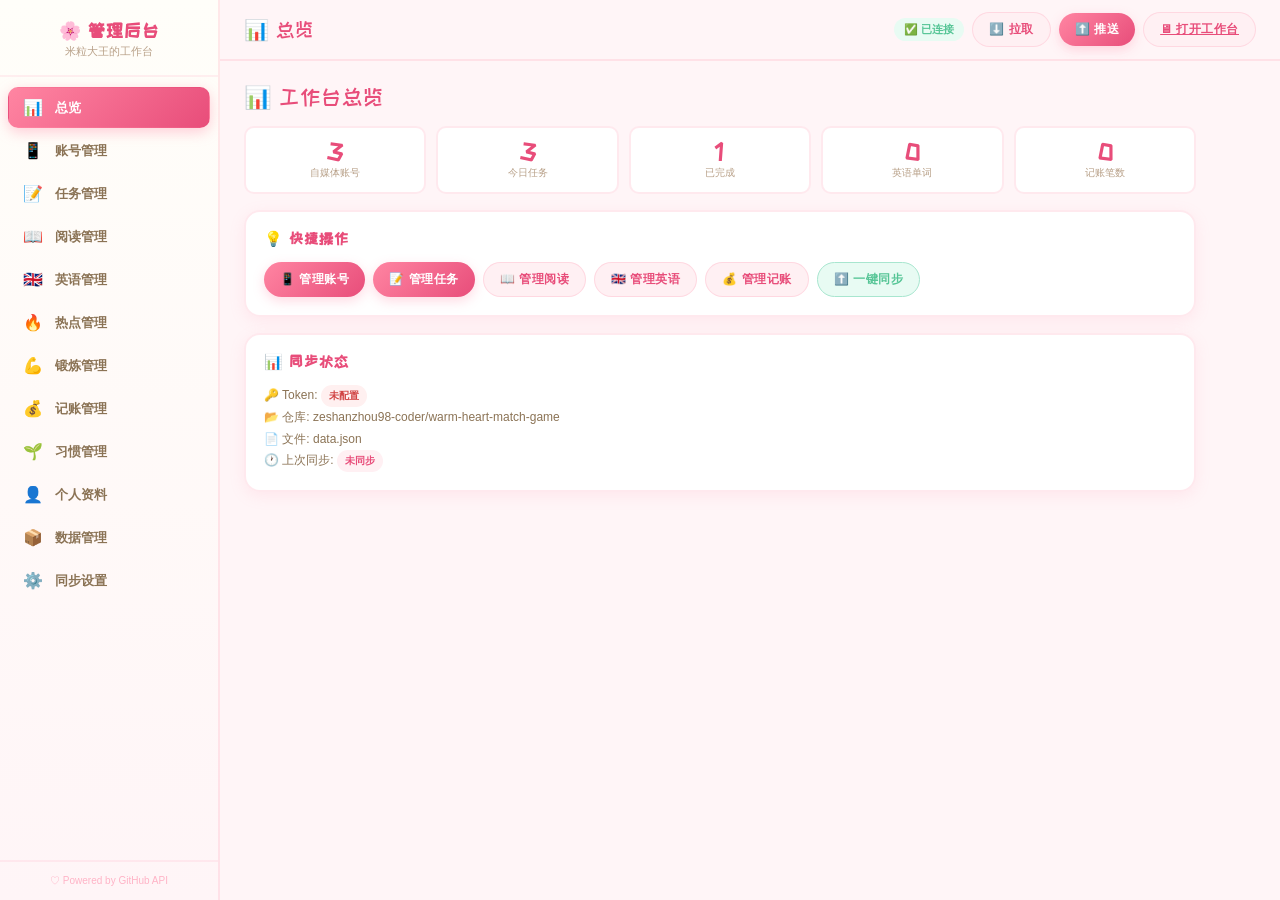
==== admin.html @ 599fe809 "feat: 新增管理后台 + 云端同步功能 - admin.html: 完整的数据管理后台   - 账号管理、任务管理、阅读管理、英语管理   - 热点管理、锻炼管理、记账管理、习惯管理   - 个人" ====
<!DOCTYPE html>
<html lang="zh-CN">
<head>
<meta charset="UTF-8">
<meta name="viewport" content="width=device-width,initial-scale=1.0">
<title>米粒大王的工作台 · 管理后台</title>
<style>
@import url('https://fonts.googleapis.com/css2?family=ZCOOL+KuaiLe&display=swap');
:root{--pink:#ff85a2;--pink2:#ffb3c6;--pink-light:#fff0f3;--pink-dark:#e84d7a;--mint:#a8e6cf;--mint-light:#e8fbf3;--mint-dark:#56c596;--lavender:#c3aed6;--lav-light:#f3eef9;--peach:#ffd3b6;--peach-light:#fff7f0;--sky:#b5d8ff;--sky-light:#ecf5ff;--text:#4a3728;--text2:#8b7355;--text3:#b8a088;--card:rgba(255,255,255,0.97);--shadow:0 4px 16px rgba(255,133,162,0.12);--shadow-lg:0 8px 32px rgba(255,133,162,0.16);--radius:16px;--radius-sm:10px;--bd:2px solid rgba(255,133,162,0.18);--sidebar-w:220px;--font-cute:'ZCOOL KuaiLe','PingFang SC',sans-serif}
*{box-sizing:border-box;margin:0;padding:0}
body{font-family:-apple-system,BlinkMacSystemFont,'PingFang SC','Microsoft YaHei',sans-serif;color:var(--text);background:#fff5f7;min-height:100vh}
/* SIDEBAR */
.sidebar{position:fixed;left:0;top:0;bottom:0;width:var(--sidebar-w);background:linear-gradient(180deg,#fffef9,#fff5f7);border-right:var(--bd);display:flex;flex-direction:column;z-index:100;overflow-y:auto}
.sidebar-logo{padding:20px 16px 16px;text-align:center;border-bottom:2px solid rgba(255,133,162,0.12)}
.sidebar-logo h2{font-family:var(--font-cute);color:var(--pink-dark);font-size:18px;letter-spacing:1px}
.sidebar-logo small{color:var(--text3);font-size:11px}
.nav-list{flex:1;padding:10px 8px;display:flex;flex-direction:column;gap:2px}
.nav-item{display:flex;align-items:center;gap:10px;padding:10px 12px;border-radius:10px;cursor:pointer;transition:all .15s;color:var(--text2);font-weight:600;font-size:13px;border:1.5px solid transparent}
.nav-item:hover{background:var(--pink-light);color:var(--pink-dark);border-color:rgba(255,179,198,0.3)}
.nav-item.active{background:linear-gradient(135deg,var(--pink),var(--pink-dark));color:#fff;box-shadow:0 4px 14px rgba(255,133,162,0.4)}
.nav-icon{font-size:16px;width:24px;text-align:center}
.sidebar-footer{padding:12px;text-align:center;font-size:10px;color:var(--pink2);border-top:2px solid rgba(255,133,162,0.12)}
/* MAIN */
.main{margin-left:var(--sidebar-w);min-height:100vh}
.topbar{position:sticky;top:0;z-index:50;background:rgba(255,245,247,0.92);backdrop-filter:blur(12px);border-bottom:var(--bd);padding:12px 24px;display:flex;align-items:center;justify-content:space-between;gap:12px}
.topbar-title{font-family:var(--font-cute);font-size:20px;color:var(--pink-dark);letter-spacing:1px}
.topbar-actions{display:flex;gap:8px;align-items:center}
.content{padding:24px;max-width:1000px}
/* BUTTONS */
.btn{border:none;border-radius:20px;padding:8px 16px;font-size:12px;font-weight:700;cursor:pointer;transition:all .15s;display:inline-flex;align-items:center;gap:4px;font-family:inherit;letter-spacing:.5px;white-space:nowrap}
.btn:active{transform:scale(0.95)}
.btn-primary{background:linear-gradient(135deg,var(--pink),var(--pink-dark));color:#fff;box-shadow:0 4px 12px rgba(255,133,162,0.3)}
.btn-primary:hover{box-shadow:0 6px 18px rgba(255,133,162,0.4)}
.btn-secondary{background:var(--pink-light);color:var(--pink-dark);border:1.5px solid rgba(255,179,198,0.4)}
.btn-secondary:hover{background:#ffe4ee}
.btn-danger{background:#fff0f0;color:#d14545;border:1.5px solid #fcc}
.btn-sm{padding:5px 10px;font-size:11px;border-radius:14px}
.btn-mint{background:var(--mint-light);color:var(--mint-dark);border:1.5px solid var(--mint)}
/* FORMS */
.input,.select,textarea{width:100%;border:1.5px solid rgba(0,0,0,0.08);border-radius:8px;padding:8px 12px;font-size:13px;background:#fff;outline:none;transition:all .15s;font-family:inherit;color:var(--text)}
.input:focus,.select:focus,textarea:focus{border-color:var(--pink);box-shadow:0 0 0 3px rgba(255,133,162,0.08)}
textarea{resize:vertical;min-height:60px}
label{font-size:12px;font-weight:700;color:var(--text2);margin-bottom:4px;display:block}
.form-group{margin-bottom:12px}
.form-row{display:flex;gap:8px;align-items:flex-end;flex-wrap:wrap}
.form-row .form-group{flex:1;min-width:120px}
/* CARDS */
.card{background:var(--card);border-radius:var(--radius);box-shadow:var(--shadow);padding:18px;border:var(--bd);margin-bottom:16px}
.card-header{display:flex;align-items:center;justify-content:space-between;margin-bottom:14px;flex-wrap:wrap;gap:8px}
.card-title{font-size:15px;font-weight:700;font-family:var(--font-cute);letter-spacing:1px;color:var(--pink-dark);display:flex;align-items:center;gap:6px}
/* TABLE */
.table-wrap{overflow-x:auto}
table{width:100%;border-collapse:collapse;font-size:12px}
th,td{padding:8px 10px;text-align:left;border-bottom:1.5px solid rgba(255,179,198,0.15);vertical-align:middle}
th{font-weight:700;color:var(--pink-dark);font-size:11px;background:rgba(255,248,245,0.5);position:sticky;top:0}
tr:hover{background:rgba(255,240,243,0.3)}
/* TAGS */
.tag{display:inline-block;font-size:10px;padding:2px 8px;border-radius:12px;background:var(--pink-light);color:var(--pink-dark);font-weight:700}
.tag-green{background:var(--mint-light);color:var(--mint-dark)}
.tag-blue{background:var(--sky-light);color:#2b7cd3}
/* TOAST */
.toast-container{position:fixed;top:20px;right:20px;z-index:9999;display:flex;flex-direction:column;gap:8px}
.toast{padding:10px 16px;border-radius:10px;font-size:12px;font-weight:600;box-shadow:var(--shadow-lg);animation:slideIn .3s ease;max-width:300px}
.toast-success{background:var(--mint-light);color:var(--mint-dark);border:1.5px solid var(--mint)}
.toast-error{background:#fff0f0;color:#d14545;border:1.5px solid #fcc}
.toast-info{background:var(--sky-light);color:#2b7cd3;border:1.5px solid var(--sky)}
@keyframes slideIn{from{opacity:0;transform:translateX(40px)}to{opacity:1;transform:translateX(0)}}
/* MODAL */
.modal-overlay{position:fixed;inset:0;background:rgba(0,0,0,0.3);z-index:200;display:none;align-items:center;justify-content:center}
.modal-overlay.show{display:flex}
.modal{background:#fff;border-radius:var(--radius);box-shadow:var(--shadow-lg);padding:24px;width:min(500px,90vw);max-height:80vh;overflow-y:auto;animation:fadeIn .2s ease}
@keyframes fadeIn{from{opacity:0;transform:scale(0.95)}to{opacity:1;transform:scale(1)}}
.modal-title{font-family:var(--font-cute);font-size:18px;color:var(--pink-dark);margin-bottom:16px}
.modal-actions{display:flex;gap:8px;justify-content:flex-end;margin-top:16px}
/* SECTION */
.section{display:none}
.section.active{display:block}
.section-title{font-family:var(--font-cute);font-size:22px;color:var(--pink-dark);margin-bottom:16px;letter-spacing:1px}
/* SYNC STATUS */
.sync-badge{display:inline-flex;align-items:center;gap:4px;font-size:11px;font-weight:700;padding:4px 10px;border-radius:12px}
.sync-ok{background:var(--mint-light);color:var(--mint-dark)}
.sync-err{background:#fff0f0;color:#d14545}
.sync-syncing{background:var(--sky-light);color:#2b7cd3}
/* EMPTY */
.empty{text-align:center;color:var(--text3);font-size:12px;padding:20px}
/* SETTINGS */
.settings-card{background:linear-gradient(135deg,var(--lav-light),#fff);border-color:rgba(195,174,214,0.4)}
.stats-row{display:grid;grid-template-columns:repeat(auto-fit,minmax(120px,1fr));gap:10px;margin-bottom:16px}
.stat-box{background:var(--card);border-radius:var(--radius-sm);padding:12px;text-align:center;border:var(--bd)}
.stat-num{font-size:24px;font-weight:800;font-family:var(--font-cute);color:var(--pink-dark)}
.stat-label{font-size:10px;color:var(--text3);margin-top:2px}
@media(max-width:768px){.sidebar{display:none}.main{margin-left:0}.content{padding:12px}}
</style>
</head>
<body>
<div class="sidebar">
  <div class="sidebar-logo"><h2>🌸 管理后台</h2><small>米粒大王的工作台</small></div>
  <nav class="nav-list" id="navList">
    <div class="nav-item active" data-section="dashboard"><span class="nav-icon">📊</span>总览</div>
    <div class="nav-item" data-section="accounts"><span class="nav-icon">📱</span>账号管理</div>
    <div class="nav-item" data-section="tasks"><span class="nav-icon">📝</span>任务管理</div>
    <div class="nav-item" data-section="reading"><span class="nav-icon">📖</span>阅读管理</div>
    <div class="nav-item" data-section="english"><span class="nav-icon">🇬🇧</span>英语管理</div>
    <div class="nav-item" data-section="hits"><span class="nav-icon">🔥</span>热点管理</div>
    <div class="nav-item" data-section="exercise"><span class="nav-icon">💪</span>锻炼管理</div>
    <div class="nav-item" data-section="wallet"><span class="nav-icon">💰</span>记账管理</div>
    <div class="nav-item" data-section="habits"><span class="nav-icon">🌱</span>习惯管理</div>
    <div class="nav-item" data-section="profile"><span class="nav-icon">👤</span>个人资料</div>
    <div class="nav-item" data-section="data"><span class="nav-icon">📦</span>数据管理</div>
    <div class="nav-item" data-section="settings"><span class="nav-icon">⚙️</span>同步设置</div>
  </nav>
  <div class="sidebar-footer">♡ Powered by GitHub API</div>
</div>

<div class="main">
  <div class="topbar">
    <div class="topbar-title" id="topTitle">📊 总览</div>
    <div class="topbar-actions">
      <span class="sync-badge sync-ok" id="syncBadge">✅ 已连接</span>
      <button class="btn btn-secondary" onclick="pullFromGitHub()" id="pullBtn">⬇️ 拉取</button>
      <button class="btn btn-primary" onclick="pushToGitHub()" id="pushBtn">⬆️ 推送</button>
      <a class="btn btn-secondary" href="index.html" target="_blank">🖥 打开工作台</a>
    </div>
  </div>
  <div class="content" id="content"></div>
</div>

<div class="toast-container" id="toasts"></div>

<div class="modal-overlay" id="modalOverlay">
  <div class="modal" id="modal"></div>
</div>

<script>
'use strict';
// ═══════════════════════════════════════
// CONFIG & STATE
// ═══════════════════════════════════════
var CONFIG_KEY='mili_admin_config';
var DATA_KEY='mb_v6';
var cfg=loadConfig();
var state=null;
var fileSha=null;

function loadConfig(){
  try{var c=localStorage.getItem(CONFIG_KEY);if(c)return JSON.parse(c);}catch(e){}
  return {token:'',owner:'zeshanzhou98-coder',repo:'warm-heart-match-game',path:'data.json'};
}
function saveConfig(){localStorage.setItem(CONFIG_KEY,JSON.stringify(cfg));}

// ═══════════════════════════════════════
// GITHUB API
// ═══════════════════════════════════════
function apiUrl(path){return 'https://api.github.com/repos/'+cfg.owner+'/'+cfg.repo+'/'+path;}
function authHeaders(){
  var h={'Accept':'application/vnd.github.v3+json'};
  if(cfg.token)h['Authorization']='token '+cfg.token;
  return h;
}

async function githubRead(){
  if(!cfg.token||!cfg.owner||!cfg.repo)throw new Error('请先配置同步设置');
  var url=apiUrl('contents/'+cfg.path);
  var r=await fetch(url,{headers:authHeaders()});
  if(r.status===404)return{data:null,sha:null};
  if(!r.ok)throw new Error('读取失败: '+r.status+' '+(await r.text()));
  var j=await r.json();
  fileSha=j.sha;
  var content=atob(j.content);
  return{data:JSON.parse(content),sha:j.sha};
}

async function githubWrite(data,message){
  if(!cfg.token)throw new Error('请先配置同步设置');
  var url=apiUrl('contents/'+cfg.path);
  var body={message:message||'update data',content:btoa(unescape(encodeURIComponent(JSON.stringify(data,null,2))))};
  if(fileSha)body.sha=fileSha;
  var r=await fetch(url,{method:'PUT',headers:Object.assign({'Content-Type':'application/json'},authHeaders()),body:JSON.stringify(body)});
  if(!r.ok){
    var err=await r.json();
    if(err.message&&err.message.indexOf('sha')>=0){
      toast('冲突：文件已被修改，请先拉取最新数据','error');
      throw new Error('SHA conflict');
    }
    throw new Error('写入失败: '+r.status);
  }
  var j=await r.json();
  fileSha=j.content.sha;
  return j;
}

// ═══════════════════════════════════════
// STATE MANAGEMENT
// ═══════════════════════════════════════
function defaultState(){
  return{
    profile:{name:'米粒大王',avatar:null},
    accounts:[
      {id:'a1',platform:'抖音',name:'米粒大王的日常',followers:1280,active:true,growth:{day:12,week:86,month:340,target:5000}},
      {id:'a2',platform:'小红书',name:'米粒穿搭日记',followers:3520,active:false,growth:{day:45,week:280,month:1200,target:10000}},
      {id:'a3',platform:'B站',name:'米粒的剪辑间',followers:860,active:false,growth:{day:3,week:22,month:90,target:2000}}
    ],
    tasks:[
      {id:'t1',text:'发布一条穿搭短视频',completed:false,date:'2026-08-02'},
      {id:'t2',text:'英语单词+对话30min',completed:true,date:'2026-08-02'},
      {id:'t3',text:'肩颈拉伸8分钟',completed:false,date:'2026-08-02'}
    ],
    pinnedTasks:[
      {id:'p1',text:'需找博主合作',completed:false},
      {id:'p2',text:'拆解一篇小红书/抖音爆款作品',completed:false},
      {id:'p3',text:'更新拼豆账号',completed:false}
    ],
    reading:{reading:[],want:[],finished:[],recommend:[]},
    english:{words:[],dialogues:[]},
    hits:[],
    exercises:[],
    exerciseLog:{},
    exerciseStats:{},
    readingStats:{},
    inspirations:[],
    habits:{},
    editing:{activeTab:'video',planProgress:{},planNotes:{},todayLearned:'',summary:''},
    wallet:{transactions:[]},
    review:{pending:[],done:[]},
    tools:{currentBg:'assets/bg.jpg',custom:[],musicId:'',doll:''},
    comm:{progress:{},notes:'',activeTab:'daily',workProgress:{},workNotes:''},
    moods:{},
    sumikko:{clothes:[]}
  };
}

function uid(){return Date.now().toString(36)+Math.random().toString(36).slice(2,7);}
function esc(s){if(s==null)return'';return String(s).replace(/[&<>"']/g,function(c){return{'&':'&amp;','<':'&lt;','>':'&gt;','"':'&quot;',"'":'&#39;'}[c];});}
function fmtNum(n){var num=Number(n)||0;if(num>=10000)return(num/10000).toFixed(1)+'万';return String(num).replace(/\B(?=(\d{3})+(?!\d))/g,',');}
function fmtMoney(n){return(Number(n)||0).toFixed(2);}

// ═══════════════════════════════════════
// SYNC
// ═══════════════════════════════════════
async function pullFromGitHub(){
  var badge=document.getElementById('syncBadge');
  badge.className='sync-badge sync-syncing';badge.textContent='⏳ 拉取中...';
  try{
    var result=await githubRead();
    if(result.data){
      state=result.data;
      localStorage.setItem(DATA_KEY,JSON.stringify(state));
      toast('✅ 已从云端拉取最新数据','success');
      renderCurrentSection();
    }else{
      toast('云端暂无数据，将推送当前数据','info');
    }
  }catch(e){
    badge.className='sync-badge sync-err';badge.textContent='❌ 连接失败';
    toast('拉取失败: '+e.message,'error');
    return;
  }
  badge.className='sync-badge sync-ok';badge.textContent='✅ 已连接';
}

async function pushToGitHub(){
  if(!state){toast('没有数据可推送','error');return;}
  var badge=document.getElementById('syncBadge');
  badge.className='sync-badge sync-syncing';badge.textContent='⏳ 推送中...';
  try{
    await githubWrite(state,'admin: update workspace data');
    localStorage.setItem(DATA_KEY,JSON.stringify(state));
    toast('✅ 已推送到云端','success');
  }catch(e){
    badge.className='sync-badge sync-err';badge.textContent='❌ 推送失败';
    toast('推送失败: '+e.message,'error');
    return;
  }
  badge.className='sync-badge sync-ok';badge.textContent='✅ 已连接';
}

async function autoSync(){
  if(!cfg.token)return;
  try{
    var result=await githubRead();
    if(result.data){
      state=result.data;
      localStorage.setItem(DATA_KEY,JSON.stringify(state));
    }
  }catch(e){
    // fallback to localStorage
  }
}

// ═══════════════════════════════════════
// TOAST
// ═══════════════════════════════════════
function toast(msg,type){
  var c=document.getElementById('toasts');
  var d=document.createElement('div');
  d.className='toast toast-'+(type||'info');
  d.textContent=msg;
  c.appendChild(d);
  setTimeout(function(){if(d.parentNode)d.remove();},3500);
}

// ═══════════════════════════════════════
// MODAL
// ═══════════════════════════════════════
function showModal(title,content,actions){
  var m=document.getElementById('modal');
  m.innerHTML='<div class="modal-title">'+title+'</div>'+content+'<div class="modal-actions">'+(actions||'')+'</div>';
  document.getElementById('modalOverlay').classList.add('show');
}
function closeModal(){document.getElementById('modalOverlay').classList.remove('show');}
document.getElementById('modalOverlay').onclick=function(e){if(e.target===this)closeModal();};

// ═══════════════════════════════════════
// SAVE STATE
// ═══════════════════════════════════════
function saveLocal(){localStorage.setItem(DATA_KEY,JSON.stringify(state));}

// ═══════════════════════════════════════
// NAVIGATION
// ═══════════════════════════════════════
var currentSection='dashboard';
var sectionTitles={dashboard:'📊 总览',accounts:'📱 账号管理',tasks:'📝 任务管理',reading:'📖 阅读管理',english:'🇬🇧 英语管理',hits:'🔥 热点管理',exercise:'💪 锻炼管理',wallet:'💰 记账管理',habits:'🌱 习惯管理',profile:'👤 个人资料',data:'📦 数据管理',settings:'⚙️ 同步设置'};
var sectionRenderers={dashboard:renderDashboard,accounts:renderAccounts,tasks:renderTasks,reading:renderReading,english:renderEnglish,hits:renderHits,exercise:renderExercise,wallet:renderWallet,habits:renderHabits,profile:renderProfile,data:renderData,settings:renderSettings};

function switchSection(id){
  currentSection=id;
  var items=document.querySelectorAll('.nav-item');
  for(var i=0;i<items.length;i++){
    items[i].classList.toggle('active',items[i].dataset.section===id);
  }
  document.getElementById('topTitle').textContent=sectionTitles[id]||id;
  renderCurrentSection();
}
function renderCurrentSection(){
  var fn=sectionRenderers[currentSection];
  document.getElementById('content').innerHTML=fn?fn():'<div class="empty">页面不存在</div>';
  var bindFn=window['bind_'+currentSection];
  if(bindFn)bindFn();
}

// ═══════════════════════════════════════
// SECTION: DASHBOARD
// ═══════════════════════════════════════
function renderDashboard(){
  var accts=state.accounts||[];
  var tasks=state.tasks||[];
  var doneTasks=0;for(var i=0;i<tasks.length;i++)if(tasks[i].completed)doneTasks++;
  var words=(state.english&&state.english.words)?state.english.words.length:0;
  var txns=(state.wallet&&state.wallet.transactions)?state.wallet.transactions.length:0;
  var h='<div class="section-title">📊 工作台总览</div>';
  h+='<div class="stats-row">';
  h+='<div class="stat-box"><div class="stat-num">'+accts.length+'</div><div class="stat-label">自媒体账号</div></div>';
  h+='<div class="stat-box"><div class="stat-num">'+tasks.length+'</div><div class="stat-label">今日任务</div></div>';
  h+='<div class="stat-box"><div class="stat-num">'+doneTasks+'</div><div class="stat-label">已完成</div></div>';
  h+='<div class="stat-box"><div class="stat-num">'+words+'</div><div class="stat-label">英语单词</div></div>';
  h+='<div class="stat-box"><div class="stat-num">'+txns+'</div><div class="stat-label">记账笔数</div></div>';
  h+='</div>';
  h+='<div class="card"><div class="card-header"><span class="card-title">💡 快捷操作</span></div>';
  h+='<div style="display:flex;gap:8px;flex-wrap:wrap">';
  h+='<button class="btn btn-primary" onclick="switchSection(\'accounts\')">📱 管理账号</button>';
  h+='<button class="btn btn-primary" onclick="switchSection(\'tasks\')">📝 管理任务</button>';
  h+='<button class="btn btn-secondary" onclick="switchSection(\'reading\')">📖 管理阅读</button>';
  h+='<button class="btn btn-secondary" onclick="switchSection(\'english\')">🇬🇧 管理英语</button>';
  h+='<button class="btn btn-secondary" onclick="switchSection(\'wallet\')">💰 管理记账</button>';
  h+='<button class="btn btn-mint" onclick="pushToGitHub()">⬆️ 一键同步</button>';
  h+='</div></div>';
  h+='<div class="card"><div class="card-header"><span class="card-title">📊 同步状态</span></div>';
  h+='<div style="font-size:12px;color:var(--text2);line-height:1.8">';
  h+='🔑 Token: '+(cfg.token?'<span class="tag tag-green">已配置</span>':'<span class="tag" style="background:#fff0f0;color:#d14545">未配置</span>')+'<br>';
  h+='📂 仓库: '+esc(cfg.owner+'/'+cfg.repo)+'<br>';
  h+='📄 文件: '+esc(cfg.path)+'<br>';
  h+='🕐 上次同步: '+(fileSha?'<span class="tag tag-green">已同步</span>':'<span class="tag">未同步</span>');
  h+='</div></div>';
  return h;
}

// ═══════════════════════════════════════
// SECTION: ACCOUNTS
// ═══════════════════════════════════════
function renderAccounts(){
  var accts=state.accounts||[];
  var h='<div class="section-title">📱 自媒体账号管理</div>';
  h+='<div class="card"><div class="card-header"><span class="card-title">添加新账号</span></div>';
  h+='<div class="form-row">';
  h+='<div class="form-group"><label>平台</label><select class="select" id="accPlatform"><option>抖音</option><option>小红书</option><option>B站</option><option>快手</option><option>视频号</option><option>微博</option></select></div>';
  h+='<div class="form-group"><label>账号名</label><input class="input" id="accName" placeholder="输入账号名"></div>';
  h+='<div class="form-group"><label>粉丝数</label><input class="input" id="accFollowers" type="number" placeholder="0"></div>';
  h+='<div class="form-group"><label>&nbsp;</label><button class="btn btn-primary" id="addAccBtn">+ 添加</button></div>';
  h+='</div></div>';
  h+='<div class="card"><div class="card-header"><span class="card-title">账号列表</span><span class="tag">'+accts.length+' 个</span></div>';
  if(accts.length===0)h+='<div class="empty">暂无账号</div>';
  else{
    h+='<div class="table-wrap"><table><thead><tr><th>平台</th><th>账号名</th><th>粉丝</th><th>日涨粉</th><th>周涨粉</th><th>月涨粉</th><th>目标</th><th>操作</th></tr></thead><tbody>';
    for(var i=0;i<accts.length;i++){var a=accts[i];var g=a.growth||{day:0,week:0,month:0,target:5000};
      h+='<tr>';
      h+='<td><b>'+esc(a.platform)+'</b></td>';
      h+='<td>'+esc(a.name)+'</td>';
      h+='<td>'+fmtNum(a.followers)+'</td>';
      h+='<td><input class="input" style="width:60px;font-size:11px;padding:4px" data-aid="'+a.id+'" data-field="day" type="number" value="'+g.day+'"></td>';
      h+='<td><input class="input" style="width:60px;font-size:11px;padding:4px" data-aid="'+a.id+'" data-field="week" type="number" value="'+g.week+'"></td>';
      h+='<td><input class="input" style="width:60px;font-size:11px;padding:4px" data-aid="'+a.id+'" data-field="month" type="number" value="'+g.month+'"></td>';
      h+='<td><input class="input" style="width:70px;font-size:11px;padding:4px" data-aid="'+a.id+'" data-field="target" type="number" value="'+g.target+'"></td>';
      h+='<td><button class="btn btn-sm btn-secondary edit-acc" data-id="'+a.id+'">✏️</button> <button class="btn btn-sm btn-danger del-acc" data-id="'+a.id+'">🗑</button></td>';
      h+='</tr>';
    }
    h+='</tbody></table></div>';
  }
  h+='</div>';
  return h;
}
function bind_accounts(){
  document.getElementById('addAccBtn').onclick=function(){
    var p=document.getElementById('accPlatform').value,n=document.getElementById('accName').value.trim(),f=Number(document.getElementById('accFollowers').value)||0;
    if(!n){toast('请输入账号名','error');return;}
    state.accounts.push({id:uid(),platform:p,name:n,followers:f,active:false,growth:{day:0,week:0,month:0,target:5000}});
    saveLocal();toast('✅ 账号已添加','success');renderCurrentSection();
  };
  var growthInputs=document.querySelectorAll('[data-aid]');
  for(var i=0;i<growthInputs.length;i++){growthInputs[i].onchange=function(){
    var id=this.dataset.aid,field=this.dataset.field,val=Number(this.value)||0;
    for(var j=0;j<state.accounts.length;j++){if(state.accounts[j].id===id){if(!state.accounts[j].growth)state.accounts[j].growth={};state.accounts[j].growth[field]=val;break;}}
    saveLocal();
  };}
  var dels=document.querySelectorAll('.del-acc');
  for(var d=0;d<dels.length;d++){dels[d].onclick=function(){var id=this.dataset.id;
    if(!confirm('确定删除该账号？'))return;
    state.accounts=state.accounts.filter(function(a){return a.id!==id;});
    saveLocal();toast('已删除','success');renderCurrentSection();
  };}
  var edits=document.querySelectorAll('.edit-acc');
  for(var e=0;e<edits.length;e++){edits[e].onclick=function(){var id=this.dataset.id;
    var acc=null;for(var j=0;j<state.accounts.length;j++)if(state.accounts[j].id===id){acc=state.accounts[j];break;}
    if(!acc)return;
    showModal('编辑账号','<div class="form-group"><label>平台</label><select class="select" id="editAccPlatform"><option'+(acc.platform==='抖音'?' selected':'')+'>抖音</option><option'+(acc.platform==='小红书'?' selected':'')+'>小红书</option><option'+(acc.platform==='B站'?' selected':'')+'>B站</option><option'+(acc.platform==='快手'?' selected':'')+'>快手</option><option'+(acc.platform==='视频号'?' selected':'')+'>视频号</option><option'+(acc.platform==='微博'?' selected':'')+'>微博</option></select></div><div class="form-group"><label>账号名</label><input class="input" id="editAccName" value="'+esc(acc.name)+'"></div><div class="form-group"><label>粉丝数</label><input class="input" id="editAccFollowers" type="number" value="'+acc.followers+'"></div>',
    '<button class="btn btn-secondary" onclick="closeModal()">取消</button><button class="btn btn-primary" onclick="saveEditAcc(\''+id+'\')">💾 保存</button>');
  };}
}
function saveEditAcc(id){
  for(var i=0;i<state.accounts.length;i++){if(state.accounts[i].id===id){
    state.accounts[i].platform=document.getElementById('editAccPlatform').value;
    state.accounts[i].name=document.getElementById('editAccName').value.trim();
    state.accounts[i].followers=Number(document.getElementById('editAccFollowers').value)||0;
    break;
  }}
  saveLocal();closeModal();toast('✅ 已保存','success');renderCurrentSection();
}

// ═══════════════════════════════════════
// SECTION: TASKS
// ═══════════════════════════════════════
function renderTasks(){
  var tasks=state.tasks||[];
  var pinned=state.pinnedTasks||[];
  var h='<div class="section-title">📝 任务管理</div>';
  h+='<div class="card"><div class="card-header"><span class="card-title">📌 固定任务</span><button class="btn btn-sm btn-secondary" id="addPinnedBtn">+ 添加</button></div>';
  if(pinned.length===0)h+='<div class="empty">暂无固定任务</div>';
  else{h+='<div class="table-wrap"><table><thead><tr><th>状态</th><th>任务内容</th><th>操作</th></tr></thead><tbody>';
    for(var i=0;i<pinned.length;i++){var p=pinned[i];
      h+='<tr><td>'+(p.completed?'<span class="tag tag-green">✅ 完成</span>':'<span class="tag">⏳ 待做</span>')+'</td><td>'+esc(p.text)+'</td><td><button class="btn btn-sm btn-secondary edit-pinned" data-id="'+p.id+'">✏️</button> <button class="btn btn-sm btn-danger del-pinned" data-id="'+p.id+'">🗑</button></td></tr>';
    }
    h+='</tbody></table></div>';}
  h+='</div>';
  h+='<div class="card"><div class="card-header"><span class="card-title">📝 今日任务</span><button class="btn btn-sm btn-secondary" id="addTaskBtn">+ 添加</button></div>';
  if(tasks.length===0)h+='<div class="empty">暂无任务</div>';
  else{h+='<div class="table-wrap"><table><thead><tr><th>状态</th><th>任务内容</th><th>日期</th><th>操作</th></tr></thead><tbody>';
    for(var j=0;j<tasks.length;j++){var t=tasks[j];
      h+='<tr><td>'+(t.completed?'<span class="tag tag-green">✅</span>':'<span class="tag">⏳</span>')+'</td><td>'+esc(t.text)+'</td><td>'+esc(t.date||'')+'</td><td><button class="btn btn-sm btn-secondary edit-task" data-id="'+t.id+'">✏️</button> <button class="btn btn-sm btn-danger del-task" data-id="'+t.id+'">🗑</button></td></tr>';
    }
    h+='</tbody></table></div>';}
  h+='</div>';
  return h;
}
function bind_tasks(){
  document.getElementById('addPinnedBtn').onclick=function(){
    showModal('添加固定任务','<div class="form-group"><label>任务内容</label><input class="input" id="newPinnedText" placeholder="输入任务内容"></div>',
    '<button class="btn btn-secondary" onclick="closeModal()">取消</button><button class="btn btn-primary" onclick="doAddPinned()">添加</button>');
  };
  document.getElementById('addTaskBtn').onclick=function(){
    showModal('添加今日任务','<div class="form-group"><label>任务内容</label><input class="input" id="newTaskText" placeholder="输入任务内容"></div>',
    '<button class="btn btn-secondary" onclick="closeModal()">取消</button><button class="btn btn-primary" onclick="doAddTask()">添加</button>');
  };
  var delP=document.querySelectorAll('.del-pinned');
  for(var i=0;i<delP.length;i++){delP[i].onclick=function(){var id=this.dataset.id;
    state.pinnedTasks=state.pinnedTasks.filter(function(p){return p.id!==id;});
    saveLocal();toast('已删除','success');renderCurrentSection();
  };}
  var delT=document.querySelectorAll('.del-task');
  for(var j=0;j<delT.length;j++){delT[j].onclick=function(){var id=this.dataset.id;
    state.tasks=state.tasks.filter(function(t){return t.id!==id;});
    saveLocal();toast('已删除','success');renderCurrentSection();
  };}
  var editP=document.querySelectorAll('.edit-pinned');
  for(var k=0;k<editP.length;k++){editP[k].onclick=function(){var id=this.dataset.id;
    var item=null;for(var x=0;x<state.pinnedTasks.length;x++)if(state.pinnedTasks[x].id===id){item=state.pinnedTasks[x];break;}
    if(!item)return;
    showModal('编辑固定任务','<div class="form-group"><label>任务内容</label><input class="input" id="editPinnedText" value="'+esc(item.text)+'"></div>',
    '<button class="btn btn-secondary" onclick="closeModal()">取消</button><button class="btn btn-primary" onclick="doEditPinned(\''+id+'\')">保存</button>');
  };}
  var editT=document.querySelectorAll('.edit-task');
  for(var l=0;l<editT.length;l++){editT[l].onclick=function(){var id=this.dataset.id;
    var item2=null;for(var y=0;y<state.tasks.length;y++)if(state.tasks[y].id===id){item2=state.tasks[y];break;}
    if(!item2)return;
    showModal('编辑任务','<div class="form-group"><label>任务内容</label><input class="input" id="editTaskText" value="'+esc(item2.text)+'"></div>',
    '<button class="btn btn-secondary" onclick="closeModal()">取消</button><button class="btn btn-primary" onclick="doEditTask(\''+id+'\')">保存</button>');
  };}
}
function doAddPinned(){var v=document.getElementById('newPinnedText').value.trim();if(!v)return;state.pinnedTasks.push({id:uid(),text:v,completed:false});saveLocal();closeModal();toast('✅ 已添加','success');renderCurrentSection();}
function doAddTask(){var v=document.getElementById('newTaskText').value.trim();if(!v)return;state.tasks.push({id:uid(),text:v,completed:false,date:new Date().toISOString().slice(0,10)});saveLocal();closeModal();toast('✅ 已添加','success');renderCurrentSection();}
function doEditPinned(id){var v=document.getElementById('editPinnedText').value.trim();if(!v)return;for(var i=0;i<state.pinnedTasks.length;i++)if(state.pinnedTasks[i].id===id){state.pinnedTasks[i].text=v;break;}saveLocal();closeModal();toast('✅ 已保存','success');renderCurrentSection();}
function doEditTask(id){var v=document.getElementById('editTaskText').value.trim();if(!v)return;for(var i=0;i<state.tasks.length;i++)if(state.tasks[i].id===id){state.tasks[i].text=v;break;}saveLocal();closeModal();toast('✅ 已保存','success');renderCurrentSection();}

// ═══════════════════════════════════════
// SECTION: READING
// ═══════════════════════════════════════
function renderReading(){
  var rd=state.reading||{reading:[],want:[],finished:[],recommend:[]};
  var cols=[{key:'reading',title:'📖 在读',cls:'tag-blue'},{key:'want',title:'📋 想读',cls:''},{key:'finished',title:'✅ 已读完',cls:'tag-green'}];
  var h='<div class="section-title">📖 阅读管理</div>';
  h+='<div class="card"><div class="card-header"><span class="card-title">添加书籍</span></div>';
  h+='<div class="form-row">';
  h+='<div class="form-group"><label>书名</label><input class="input" id="bookTitle" placeholder="书名"></div>';
  h+='<div class="form-group"><label>作者</label><input class="input" id="bookAuthor" placeholder="作者"></div>';
  h+='<div class="form-group"><label>总页数</label><input class="input" id="bookPages" type="number" placeholder="0"></div>';
  h+='<div class="form-group"><label>分类</label><select class="select" id="bookCol"><option value="reading">在读</option><option value="want">想读</option><option value="finished">已读完</option></select></div>';
  h+='<div class="form-group"><label>&nbsp;</label><button class="btn btn-primary" id="addBookBtn">+ 添加</button></div>';
  h+='</div></div>';
  for(var c=0;c<cols.length;c++){var col=cols[c];var list=rd[col.key]||[];
    h+='<div class="card"><div class="card-header"><span class="card-title">'+col.title+'</span><span class="tag '+col.cls+'">'+list.length+' 本</span></div>';
    if(list.length===0)h+='<div class="empty">暂无书籍</div>';
    else{h+='<div class="table-wrap"><table><thead><tr><th>书名</th><th>作者</th><th>进度</th><th>操作</th></tr></thead><tbody>';
      for(var i=0;i<list.length;i++){var b=list[i];var pg=b.page||0;var tp=b.totalPage||0;var pct=tp>0?Math.round(pg/tp*100):0;
        h+='<tr><td><b>'+esc(b.title)+'</b></td><td>'+esc(b.author||'')+'</td><td>'+pg+'/'+tp+' 页 ('+pct+'%)</td><td><button class="btn btn-sm btn-secondary edit-book" data-col="'+col.key+'" data-idx="'+i+'">✏️</button> <button class="btn btn-sm btn-danger del-book" data-col="'+col.key+'" data-idx="'+i+'">🗑</button></td></tr>';
      }
      h+='</tbody></table></div>';}
    h+='</div>';
  }
  return h;
}
function bind_reading(){
  document.getElementById('addBookBtn').onclick=function(){
    var t=document.getElementById('bookTitle').value.trim(),a=document.getElementById('bookAuthor').value.trim(),p=Number(document.getElementById('bookPages').value)||0,col=document.getElementById('bookCol').value;
    if(!t){toast('请输入书名','error');return;}
    if(!state.reading)state.reading={reading:[],want:[],finished:[],recommend:[]};
    if(!state.reading[col])state.reading[col]=[];
    state.reading[col].push({id:uid(),title:t,author:a,page:col==='finished'?p:0,totalPage:p,added:new Date().toISOString().slice(0,10)});
    saveLocal();toast('✅ 已添加','success');renderCurrentSection();
  };
  var dels=document.querySelectorAll('.del-book');
  for(var i=0;i<dels.length;i++){dels[i].onclick=function(){var col=this.dataset.col,idx=Number(this.dataset.idx);
    state.reading[col].splice(idx,1);saveLocal();toast('已删除','success');renderCurrentSection();
  };}
  var edits=document.querySelectorAll('.edit-book');
  for(var j=0;j<edits.length;j++){edits[j].onclick=function(){var col=this.dataset.col,idx=Number(this.dataset.idx);
    var b=state.reading[col][idx];
    showModal('编辑书籍','<div class="form-group"><label>书名</label><input class="input" id="editBookTitle" value="'+esc(b.title)+'"></div><div class="form-group"><label>作者</label><input class="input" id="editBookAuthor" value="'+esc(b.author||'')+'"></div><div class="form-group"><label>总页数</label><input class="input" id="editBookPages" type="number" value="'+(b.totalPage||0)+'"></div><div class="form-group"><label>已读页数</label><input class="input" id="editBookPage" type="number" value="'+(b.page||0)+'"></div>',
    '<button class="btn btn-secondary" onclick="closeModal()">取消</button><button class="btn btn-primary" onclick="doEditBook(\''+col+'\','+idx+')">保存</button>');
  };}
}
function doEditBook(col,idx){
  var b=state.reading[col][idx];
  b.title=document.getElementById('editBookTitle').value.trim();
  b.author=document.getElementById('editBookAuthor').value.trim();
  b.totalPage=Number(document.getElementById('editBookPages').value)||0;
  b.page=Number(document.getElementById('editBookPage').value)||0;
  saveLocal();closeModal();toast('✅ 已保存','success');renderCurrentSection();
}

// ═══════════════════════════════════════
// SECTION: ENGLISH
// ═══════════════════════════════════════
function renderEnglish(){
  var eng=state.english||{words:[],dialogues:[]};
  var words=eng.words||[];var dialogues=eng.dialogues||[];
  var cnts={new:0,review:0,mastered:0};
  for(var i=0;i<words.length;i++){cnts[words[i].status]=(cnts[words[i].status]||0)+1;}
  var h='<div class="section-title">🇬🇧 英语管理</div>';
  h+='<div class="stats-row"><div class="stat-box"><div class="stat-num">'+cnts['new']+'</div><div class="stat-label">新词</div></div><div class="stat-box"><div class="stat-num">'+cnts['review']+'</div><div class="stat-label">复习中</div></div><div class="stat-box"><div class="stat-num">'+cnts['mastered']+'</div><div class="stat-label">已掌握</div></div></div>';
  h+='<div class="card"><div class="card-header"><span class="card-title">📝 添加单词</span></div>';
  h+='<div class="form-row"><div class="form-group"><label>单词</label><input class="input" id="newWord" placeholder="word"></div><div class="form-group"><label>释义</label><input class="input" id="newMeaning" placeholder="meaning"></div><div class="form-group"><label>&nbsp;</label><button class="btn btn-primary" id="addWordBtn">+ 添加</button></div></div></div>';
  h+='<div class="card"><div class="card-header"><span class="card-title">单词列表</span><span class="tag">'+words.length+' 个</span></div>';
  if(words.length===0)h+='<div class="empty">暂无单词</div>';
  else{h+='<div class="table-wrap"><table><thead><tr><th>单词</th><th>释义</th><th>状态</th><th>操作</th></tr></thead><tbody>';
    for(var w=0;w<words.length;w++){var wd=words[w];
      h+='<tr><td><b>'+esc(wd.word)+'</b></td><td>'+esc(wd.meaning)+'</td><td><select class="select" style="width:80px;font-size:11px;padding:3px" data-wid="'+wd.id+'"><option value="new"'+(wd.status==='new'?' selected':'')+'>新词</option><option value="review"'+(wd.status==='review'?' selected':'')+'>复习</option><option value="mastered"'+(wd.status==='mastered'?' selected':'')+'>已掌握</option></select></td><td><button class="btn btn-sm btn-danger del-word" data-id="'+wd.id+'">🗑</button></td></tr>';
    }
    h+='</tbody></table></div>';}
  h+='</div>';
  h+='<div class="card"><div class="card-header"><span class="card-title">💬 添加对话</span></div>';
  h+='<div class="form-group"><label>场景名</label><input class="input" id="newDiaTitle" placeholder="场景名"></div>';
  h+='<div class="form-group"><label>英文对话</label><textarea id="newDiaEn" placeholder="A: ...\nB: ..."></textarea></div>';
  h+='<div class="form-group"><label>中文说明</label><input class="input" id="newDiaCn" placeholder="中文说明"></div>';
  h+='<button class="btn btn-primary" id="addDiaBtn">+ 添加对话</button></div>';
  h+='<div class="card"><div class="card-header"><span class="card-title">对话列表</span><span class="tag">'+dialogues.length+' 个</span></div>';
  if(dialogues.length===0)h+='<div class="empty">暂无对话</div>';
  else{for(var d=0;d<dialogues.length;d++){var dia=dialogues[d];
    h+='<div style="padding:10px;border-bottom:1px solid rgba(255,179,198,0.15);display:flex;justify-content:space-between;align-items:flex-start"><div><b>'+esc(dia.title)+'</b><div style="font-size:11px;color:var(--text3);margin-top:2px">'+esc(dia.cn)+'</div><div style="font-size:11px;color:var(--text2);margin-top:4px;white-space:pre-line">'+esc(dia.en)+'</div></div><button class="btn btn-sm btn-danger del-dia" data-id="'+dia.id+'">🗑</button></div>';
  }}
  h+='</div>';
  return h;
}
function bind_english(){
  document.getElementById('addWordBtn').onclick=function(){
    var w=document.getElementById('newWord').value.trim(),m=document.getElementById('newMeaning').value.trim();
    if(!w){toast('请输入单词','error');return;}
    state.english.words.push({id:uid(),word:w,meaning:m,status:'new'});
    saveLocal();toast('✅ 已添加','success');renderCurrentSection();
  };
  document.getElementById('addDiaBtn').onclick=function(){
    var t=document.getElementById('newDiaTitle').value.trim(),e=document.getElementById('newDiaEn').value.trim(),c=document.getElementById('newDiaCn').value.trim();
    if(!t||!e){toast('请填写完整','error');return;}
    state.english.dialogues.push({id:uid(),title:t,en:e,cn:c});
    saveLocal();toast('✅ 已添加','success');renderCurrentSection();
  };
  var delW=document.querySelectorAll('.del-word');
  for(var i=0;i<delW.length;i++){delW[i].onclick=function(){var id=this.dataset.id;
    state.english.words=state.english.words.filter(function(w){return w.id!==id;});
    saveLocal();toast('已删除','success');renderCurrentSection();
  };}
  var delD=document.querySelectorAll('.del-dia');
  for(var j=0;j<delD.length;j++){delD[j].onclick=function(){var id=this.dataset.id;
    state.english.dialogues=state.english.dialogues.filter(function(d){return d.id!==id;});
    saveLocal();toast('已删除','success');renderCurrentSection();
  };}
  var statusSelects=document.querySelectorAll('[data-wid]');
  for(var k=0;k<statusSelects.length;k++){statusSelects[k].onchange=function(){var id=this.dataset.wid,v=this.value;
    for(var x=0;x<state.english.words.length;x++){if(state.english.words[x].id===id){state.english.words[x].status=v;break;}}
    saveLocal();
  };}
}

// ═══════════════════════════════════════
// SECTION: HITS
// ═══════════════════════════════════════
function renderHits(){
  var hits=state.hits||[];
  var h='<div class="section-title">🔥 热点管理</div>';
  h+='<div class="card"><div class="card-header"><span class="card-title">添加热点</span></div>';
  h+='<div class="form-row">';
  h+='<div class="form-group"><label>标题</label><input class="input" id="hitTitle" placeholder="热点标题"></div>';
  h+='<div class="form-group"><label>热度</label><input class="input" id="hitHeat" placeholder="如 12亿"></div>';
  h+='<div class="form-group"><label>分类</label><select class="select" id="hitTag"><option>穿搭</option><option>拍摄</option><option>新闻</option><option>AI</option></select></div>';
  h+='<div class="form-group"><label>链接</label><input class="input" id="hitLink" placeholder="https://..."></div>';
  h+='<div class="form-group"><label>&nbsp;</label><button class="btn btn-primary" id="addHitBtn">+ 添加</button></div>';
  h+='</div></div>';
  h+='<div class="card"><div class="card-header"><span class="card-title">热点列表</span><span class="tag">'+hits.length+' 条</span></div>';
  if(hits.length===0)h+='<div class="empty">暂无热点</div>';
  else{h+='<div class="table-wrap"><table><thead><tr><th>#</th><th>标题</th><th>热度</th><th>分类</th><th>操作</th></tr></thead><tbody>';
    for(var i=0;i<hits.length;i++){var ht=hits[i];
      h+='<tr><td>'+(i+1)+'</td><td>'+esc(ht.title)+'</td><td>🔥 '+esc(ht.heat)+'</td><td><span class="tag">'+esc(ht.tag)+'</span></td><td><button class="btn btn-sm btn-danger del-hit" data-idx="'+i+'">🗑</button></td></tr>';
    }
    h+='</tbody></table></div>';}
  h+='</div>';
  return h;
}
function bind_hits(){
  document.getElementById('addHitBtn').onclick=function(){
    var t=document.getElementById('hitTitle').value.trim(),heat=document.getElementById('hitHeat').value.trim(),tag=document.getElementById('hitTag').value,link=document.getElementById('hitLink').value.trim();
    if(!t){toast('请输入标题','error');return;}
    state.hits.push({title:t,heat:heat,tag:tag,link:link});
    saveLocal();toast('✅ 已添加','success');renderCurrentSection();
  };
  var dels=document.querySelectorAll('.del-hit');
  for(var i=0;i<dels.length;i++){dels[i].onclick=function(){var idx=Number(this.dataset.idx);
    state.hits.splice(idx,1);saveLocal();toast('已删除','success');renderCurrentSection();
  };}
}

// ═══════════════════════════════════════
// SECTION: EXERCISE
// ═══════════════════════════════════════
function renderExercise(){
  var exs=state.exercises||[];
  var h='<div class="section-title">💪 锻炼管理</div>';
  h+='<div class="card"><div class="card-header"><span class="card-title">添加锻炼项目</span></div>';
  h+='<div class="form-row">';
  h+='<div class="form-group"><label>标题</label><input class="input" id="exTitle" placeholder="锻炼标题"></div>';
  h+='<div class="form-group"><label>B站BV号</label><input class="input" id="exBvid" placeholder="BV..."></div>';
  h+='<div class="form-group"><label>时长</label><input class="input" id="exDur" placeholder="08:17"></div>';
  h+='<div class="form-group"><label>UP主</label><input class="input" id="exUp" placeholder="UP主名"></div>';
  h+='<div class="form-group"><label>&nbsp;</label><button class="btn btn-primary" id="addExBtn">+ 添加</button></div>';
  h+='</div></div>';
  h+='<div class="card"><div class="card-header"><span class="card-title">锻炼项目</span><span class="tag">'+exs.length+' 个</span></div>';
  if(exs.length===0)h+='<div class="empty">暂无项目</div>';
  else{h+='<div class="table-wrap"><table><thead><tr><th>标题</th><th>UP主</th><th>时长</th><th>操作</th></tr></thead><tbody>';
    for(var i=0;i<exs.length;i++){var v=exs[i];
      h+='<tr><td>'+esc(v.title)+'</td><td>'+esc(v.up)+'</td><td>'+esc(v.dur)+'</td><td><button class="btn btn-sm btn-danger del-ex" data-idx="'+i+'">🗑</button></td></tr>';
    }
    h+='</tbody></table></div>';}
  h+='</div>';
  return h;
}
function bind_exercise(){
  document.getElementById('addExBtn').onclick=function(){
    var t=document.getElementById('exTitle').value.trim(),b=document.getElementById('exBvid').value.trim(),d=document.getElementById('exDur').value.trim(),u=document.getElementById('exUp').value.trim();
    if(!t){toast('请输入标题','error');return;}
    state.exercises.push({id:uid(),title:t,bvid:b,dur:d,up:u,done:false});
    saveLocal();toast('✅ 已添加','success');renderCurrentSection();
  };
  var dels=document.querySelectorAll('.del-ex');
  for(var i=0;i<dels.length;i++){dels[i].onclick=function(){var idx=Number(this.dataset.idx);
    state.exercises.splice(idx,1);saveLocal();toast('已删除','success');renderCurrentSection();
  };}
}

// ═══════════════════════════════════════
// SECTION: WALLET
// ═══════════════════════════════════════
function renderWallet(){
  var txns=(state.wallet&&state.wallet.transactions)?state.wallet.transactions:[];
  var h='<div class="section-title">💰 记账管理</div>';
  h+='<div class="card"><div class="card-header"><span class="card-title">添加记录</span></div>';
  h+='<div class="form-row">';
  h+='<div class="form-group"><label>类型</label><select class="select" id="txnType"><option value="expense">💸 支出</option><option value="income">💰 收入</option></select></div>';
  h+='<div class="form-group"><label>金额</label><input class="input" id="txnAmount" type="number" placeholder="0"></div>';
  h+='<div class="form-group"><label>分类</label><input class="input" id="txnCategory" placeholder="餐饮/交通/..."></div>';
  h+='<div class="form-group"><label>方式</label><select class="select" id="txnMethod"><option>微信</option><option>支付宝</option><option>银行卡</option></select></div>';
  h+='<div class="form-group"><label>备注</label><input class="input" id="txnNote" placeholder="备注"></div>';
  h+='<div class="form-group"><label>日期</label><input class="input" id="txnDate" type="date" value="'+new Date().toISOString().slice(0,10)+'"></div>';
  h+='<div class="form-group"><label>&nbsp;</label><button class="btn btn-primary" id="addTxnBtn">+ 记账</button></div>';
  h+='</div></div>';
  h+='<div class="card"><div class="card-header"><span class="card-title">交易记录</span><span class="tag">'+txns.length+' 笔</span></div>';
  if(txns.length===0)h+='<div class="empty">暂无记录</div>';
  else{h+='<div class="table-wrap"><table><thead><tr><th>日期</th><th>类型</th><th>分类</th><th>金额</th><th>方式</th><th>备注</th><th>操作</th></tr></thead><tbody>';
    for(var i=txns.length-1;i>=0;i--){var tx=txns[i];
      h+='<tr><td>'+esc(tx.date)+'</td><td>'+(tx.type==='income'?'<span class="tag tag-green">收入</span>':'<span class="tag">支出</span>')+'</td><td>'+esc(tx.category)+'</td><td style="font-weight:700;color:'+(tx.type==='income'?'var(--mint-dark)':'var(--pink-dark)')+'">'+(tx.type==='income'?'+':'-')+fmtMoney(tx.amount)+'</td><td>'+esc(tx.method)+'</td><td>'+esc(tx.note||'')+'</td><td><button class="btn btn-sm btn-danger del-txn" data-id="'+tx.id+'">🗑</button></td></tr>';
    }
    h+='</tbody></table></div>';}
  h+='</div>';
  return h;
}
function bind_wallet(){
  document.getElementById('addTxnBtn').onclick=function(){
    var type=document.getElementById('txnType').value,amount=Number(document.getElementById('txnAmount').value)||0,category=document.getElementById('txnCategory').value.trim(),method=document.getElementById('txnMethod').value,note=document.getElementById('txnNote').value.trim(),date=document.getElementById('txnDate').value;
    if(!amount||!category){toast('请填写金额和分类','error');return;}
    if(!state.wallet)state.wallet={transactions:[]};
    state.wallet.transactions.push({id:uid(),type:type,amount:amount,category:category,method:method,note:note,date:date});
    saveLocal();toast('✅ 已记账','success');renderCurrentSection();
  };
  var dels=document.querySelectorAll('.del-txn');
  for(var i=0;i<dels.length;i++){dels[i].onclick=function(){var id=this.dataset.id;
    state.wallet.transactions=state.wallet.transactions.filter(function(t){return t.id!==id;});
    saveLocal();toast('已删除','success');renderCurrentSection();
  };}
}

// ═══════════════════════════════════════
// SECTION: HABITS
// ═══════════════════════════════════════
function renderHabits(){
  var habits=state.habits||{};
  var cats=[{key:'water',name:'喝水',icon:'💧'},{key:'exercise',name:'运动',icon:'🏃'},{key:'hair',name:'增发',icon:'💆'},{key:'sleep',name:'早睡',icon:'😴'}];
  var h='<div class="section-title">🌱 习惯管理</div>';
  var today=new Date();var todayStr=today.toISOString().slice(0,10);
  for(var c=0;c<cats.length;c++){var cat=cats[c];var data=habits[cat.key]||{};
    h+='<div class="card"><div class="card-header"><span class="card-title">'+cat.icon+' '+cat.name+'</span></div>';
    h+='<div class="form-row"><div class="form-group"><label>今日打卡</label><button class="btn '+(data[todayStr]?'btn-mint':'btn-secondary')+'" data-habit="'+cat.key+'" data-date="'+todayStr+'" id="habit-'+cat.key+'">'+(data[todayStr]?'✅ 已打卡':'打卡')+'</button></div>';
    h+='<div class="form-group"><label>指定日期打卡</label><input class="input" type="date" id="habitDate-'+cat.key+'" value="'+todayStr+'"></div>';
    h+='<div class="form-group"><label>&nbsp;</label><button class="btn btn-primary habit-toggle" data-habit="'+cat.key+'">切换打卡</button></div></div>';
    var count=0;for(var k in data)if(data[k])count++;
    h+='<div style="font-size:11px;color:var(--text3);margin-top:6px">累计打卡: '+count+' 天</div></div>';
  }
  return h;
}
function bind_habits(){
  var btns=document.querySelectorAll('.habit-toggle');
  for(var i=0;i<btns.length;i++){btns[i].onclick=function(){var key=this.dataset.habit;
    var dateInput=document.getElementById('habitDate-'+key);var dt=dateInput.value;
    if(!state.habits)state.habits={};if(!state.habits[key])state.habits[key]={};
    if(state.habits[key][dt]){delete state.habits[key][dt];toast('已取消打卡','info');}
    else{state.habits[key][dt]=true;toast('✅ 已打卡','success');}
    saveLocal();renderCurrentSection();
  };}
  var todayBtns=document.querySelectorAll('[data-habit][data-date]');
  for(var j=0;j<todayBtns.length;j++){todayBtns[j].onclick=function(){var key=this.dataset.habit,dt=this.dataset.date;
    if(!state.habits)state.habits={};if(!state.habits[key])state.habits[key]={};
    if(state.habits[key][dt]){delete state.habits[key][dt];toast('已取消打卡','info');}
    else{state.habits[key][dt]=true;toast('✅ 已打卡','success');}
    saveLocal();renderCurrentSection();
  };}
}

// ═══════════════════════════════════════
// SECTION: PROFILE
// ═══════════════════════════════════════
function renderProfile(){
  var p=state.profile||{name:'米粒大王'};
  var h='<div class="section-title">👤 个人资料</div>';
  h+='<div class="card"><div class="form-group"><label>昵称</label><input class="input" id="profileName" value="'+esc(p.name)+'"></div>';
  h+='<button class="btn btn-primary" id="saveProfileBtn">💾 保存</button></div>';
  return h;
}
function bind_profile(){
  document.getElementById('saveProfileBtn').onclick=function(){
    state.profile.name=document.getElementById('profileName').value.trim()||'米粒大王';
    saveLocal();toast('✅ 已保存','success');
  };
}

// ═══════════════════════════════════════
// SECTION: DATA
// ═══════════════════════════════════════
function renderData(){
  var h='<div class="section-title">📦 数据管理</div>';
  h+='<div class="card"><div class="card-header"><span class="card-title">导出 / 导入</span></div>';
  h+='<div style="display:flex;gap:8px;flex-wrap:wrap">';
  h+='<button class="btn btn-primary" id="exportBtn">📤 导出JSON</button>';
  h+='<button class="btn btn-secondary" id="importBtn">📥 导入JSON</button>';
  h+='<input type="file" id="importFile" accept=".json" style="display:none">';
  h+='</div><div style="font-size:11px;color:var(--text3);margin-top:8px">导出数据可备份到本地，导入可恢复数据</div></div>';
  h+='<div class="card"><div class="card-header"><span class="card-title">⚠️ 危险操作</span></div>';
  h+='<button class="btn btn-danger" id="resetBtn">🔄 重置所有数据</button>';
  h+='<div style="font-size:11px;color:var(--text3);margin-top:8px">重置后数据不可恢复，请先导出备份</div></div>';
  return h;
}
function bind_data(){
  document.getElementById('exportBtn').onclick=function(){
    var blob=new Blob([JSON.stringify(state,null,2)],{type:'application/json'});
    var a=document.createElement('a');a.href=URL.createObjectURL(blob);a.download='mili_data_'+new Date().toISOString().slice(0,10)+'.json';a.click();
    toast('✅ 已导出','success');
  };
  document.getElementById('importBtn').onclick=function(){document.getElementById('importFile').click();};
  document.getElementById('importFile').onchange=function(){
    var f=this.files[0];if(!f)return;var r=new FileReader();
    r.onload=function(ev){try{var d=JSON.parse(ev.target.result);if(d&&typeof d==='object'){state=d;saveLocal();toast('✅ 已导入','success');renderCurrentSection();}}catch(e){toast('导入失败: 文件格式错误','error');}};
    r.readAsText(f);
  };
  document.getElementById('resetBtn').onclick=function(){
    if(!confirm('确定要重置所有数据吗？此操作不可撤销！'))return;
    state=defaultState();saveLocal();toast('已重置','info');renderCurrentSection();
  };
}

// ═══════════════════════════════════════
// SECTION: SETTINGS
// ═══════════════════════════════════════
function renderSettings(){
  var h='<div class="section-title">⚙️ 同步设置</div>';
  h+='<div class="card settings-card"><div class="card-header"><span class="card-title">🔑 GitHub 配置</span></div>';
  h+='<div class="form-group"><label>Personal Access Token</label><input class="input" id="cfgToken" type="password" value="'+esc(cfg.token)+'" placeholder="ghp_..."></div>';
  h+='<div class="form-row"><div class="form-group"><label>用户名</label><input class="input" id="cfgOwner" value="'+esc(cfg.owner)+'"></div>';
  h+='<div class="form-group"><label>仓库名</label><input class="input" id="cfgRepo" value="'+esc(cfg.repo)+'"></div>';
  h+='<div class="form-group"><label>数据文件名</label><input class="input" id="cfgPath" value="'+esc(cfg.path)+'"></div></div>';
  h+='<div style="display:flex;gap:8px;margin-top:12px">';
  h+='<button class="btn btn-primary" id="saveCfgBtn">💾 保存配置</button>';
  h+='<button class="btn btn-secondary" id="testCfgBtn">🔍 测试连接</button>';
  h+='</div></div>';
  h+='<div class="card"><div class="card-header"><span class="card-title">📖 使用说明</span></div>';
  h+='<div style="font-size:12px;color:var(--text2);line-height:1.8">';
  h+='<b>1. 创建 GitHub Token：</b><br>打开 <a href="https://github.com/settings/tokens?type=beta" target="_blank">GitHub Token 设置</a>，生成新 Token，勾选 <code>repo</code> 权限。<br><br>';
  h+='<b>2. 配置仓库信息：</b><br>填写你的 GitHub 用户名和仓库名，数据将保存为仓库中的 JSON 文件。<br><br>';
  h+='<b>3. 同步流程：</b><br>• <b>推送</b>：将本地数据上传到 GitHub<br>• <b>拉取</b>：从 GitHub 下载最新数据到本地<br>• 工作台打开时会自动尝试从云端加载数据<br><br>';
  h+='<b>4. 注意事项：</b><br>• Token 请妥善保管，不要泄露给他人<br>• 推送前建议先拉取最新数据，避免冲突<br>• 数据文件默认为 <code>data.json</code>';
  h+='</div></div>';
  return h;
}
function bind_settings(){
  document.getElementById('saveCfgBtn').onclick=function(){
    cfg.token=document.getElementById('cfgToken').value.trim();
    cfg.owner=document.getElementById('cfgOwner').value.trim();
    cfg.repo=document.getElementById('cfgRepo').value.trim();
    cfg.path=document.getElementById('cfgPath').value.trim()||'data.json';
    saveConfig();toast('✅ 配置已保存','success');
    var badge=document.getElementById('syncBadge');
    badge.className='sync-badge sync-ok';badge.textContent='✅ 已配置';
  };
  document.getElementById('testCfgBtn').onclick=async function(){
    this.textContent='测试中...';this.disabled=true;
    try{
      cfg.token=document.getElementById('cfgToken').value.trim();
      cfg.owner=document.getElementById('cfgOwner').value.trim();
      cfg.repo=document.getElementById('cfgRepo').value.trim();
      cfg.path=document.getElementById('cfgPath').value.trim()||'data.json';
      var result=await githubRead();
      toast('✅ 连接成功！'+(result.data?'已找到数据文件':'云端暂无数据'),'success');
    }catch(e){
      toast('连接失败: '+e.message,'error');
    }
    this.textContent='🔍 测试连接';this.disabled=false;
  };
}

// ═══════════════════════════════════════
// INIT
// ═══════════════════════════════════════
async function init(){
  // Load state
  try{var saved=localStorage.getItem(DATA_KEY);if(saved)state=JSON.parse(saved);}catch(e){}
  if(!state)state=defaultState();

  // Nav click handlers
  var items=document.querySelectorAll('.nav-item');
  for(var i=0;i<items.length;i++){items[i].onclick=function(){switchSection(this.dataset.section);};}

  // Auto sync if token exists
  if(cfg.token){
    var badge=document.getElementById('syncBadge');
    badge.className='sync-badge sync-syncing';badge.textContent='⏳ 同步中...';
    try{
      var result=await githubRead();
      if(result.data){
        state=result.data;
        localStorage.setItem(DATA_KEY,JSON.stringify(state));
        badge.className='sync-badge sync-ok';badge.textContent='✅ 已同步';
      }
    }catch(e){
      badge.className='sync-badge sync-err';badge.textContent='⚠️ 离线模式';
    }
  }

  // Render
  renderCurrentSection();
}

init();
</script>
</body>
</html>
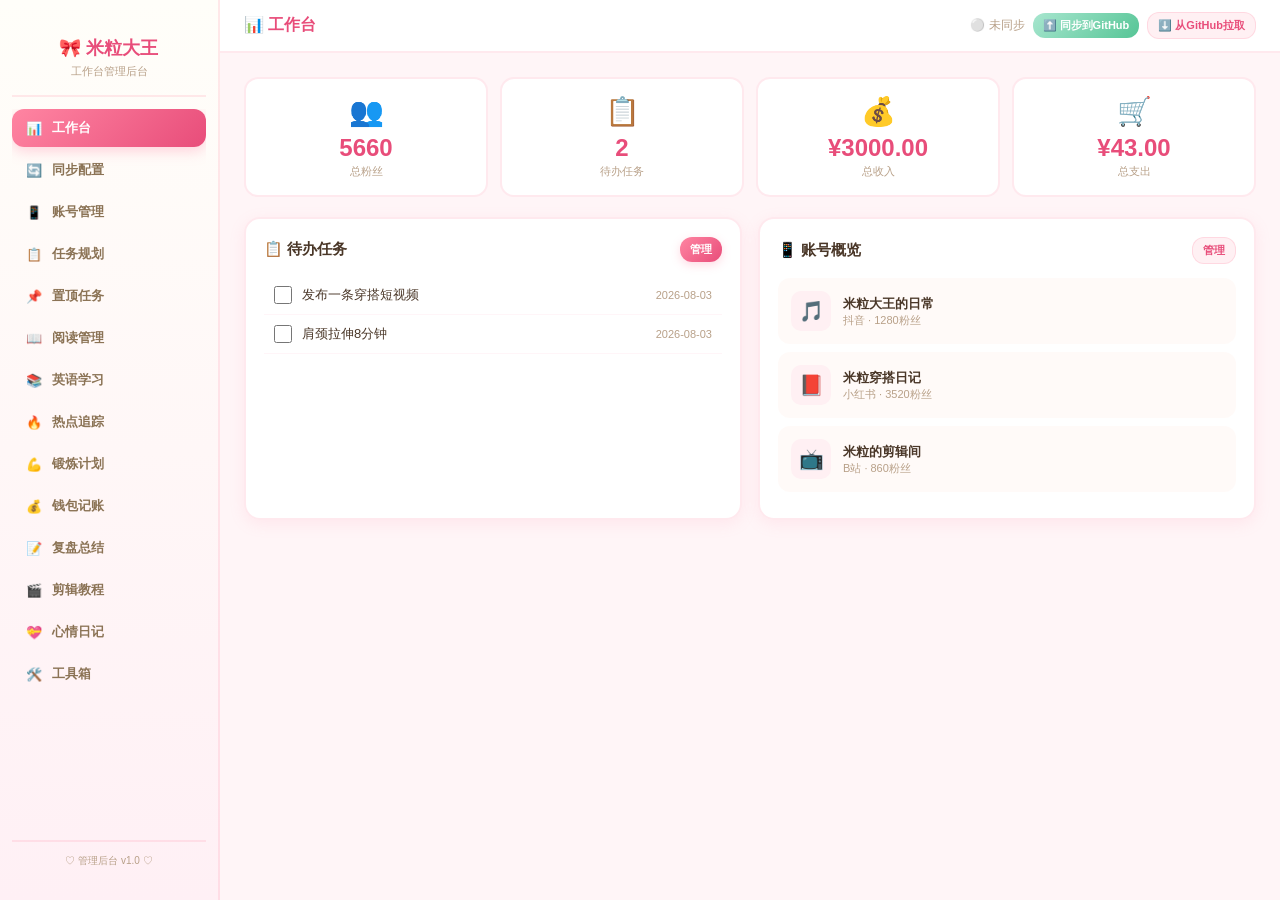
==== commit 3fceb516: "update admin panel" ====
--- a/admin.html
+++ b/admin.html
@@ -2,916 +2,729 @@
 <html lang="zh-CN">
 <head>
 <meta charset="UTF-8">
-<meta name="viewport" content="width=device-width,initial-scale=1.0">
-<title>米粒大王的工作台 · 管理后台</title>
+<meta name="viewport" content="width=device-width, initial-scale=1.0">
+<title>米粒大王的工作台 - 管理后台</title>
 <style>
-@import url('https://fonts.googleapis.com/css2?family=ZCOOL+KuaiLe&display=swap');
-:root{--pink:#ff85a2;--pink2:#ffb3c6;--pink-light:#fff0f3;--pink-dark:#e84d7a;--mint:#a8e6cf;--mint-light:#e8fbf3;--mint-dark:#56c596;--lavender:#c3aed6;--lav-light:#f3eef9;--peach:#ffd3b6;--peach-light:#fff7f0;--sky:#b5d8ff;--sky-light:#ecf5ff;--text:#4a3728;--text2:#8b7355;--text3:#b8a088;--card:rgba(255,255,255,0.97);--shadow:0 4px 16px rgba(255,133,162,0.12);--shadow-lg:0 8px 32px rgba(255,133,162,0.16);--radius:16px;--radius-sm:10px;--bd:2px solid rgba(255,133,162,0.18);--sidebar-w:220px;--font-cute:'ZCOOL KuaiLe','PingFang SC',sans-serif}
+:root{--pink:#ff85a2;--pink2:#ffb3c6;--pink-light:#fff0f3;--pink-dark:#e84d7a;--mint:#a8e6cf;--mint-dark:#56c596;--text:#4a3728;--text2:#8b7355;--text3:#b8a088;--card:rgba(255,255,255,0.95);--shadow:0 4px 16px rgba(255,133,162,0.12);--radius:16px;--bd:2px solid rgba(255,133,162,0.18)}
 *{box-sizing:border-box;margin:0;padding:0}
-body{font-family:-apple-system,BlinkMacSystemFont,'PingFang SC','Microsoft YaHei',sans-serif;color:var(--text);background:#fff5f7;min-height:100vh}
-/* SIDEBAR */
-.sidebar{position:fixed;left:0;top:0;bottom:0;width:var(--sidebar-w);background:linear-gradient(180deg,#fffef9,#fff5f7);border-right:var(--bd);display:flex;flex-direction:column;z-index:100;overflow-y:auto}
-.sidebar-logo{padding:20px 16px 16px;text-align:center;border-bottom:2px solid rgba(255,133,162,0.12)}
-.sidebar-logo h2{font-family:var(--font-cute);color:var(--pink-dark);font-size:18px;letter-spacing:1px}
-.sidebar-logo small{color:var(--text3);font-size:11px}
-.nav-list{flex:1;padding:10px 8px;display:flex;flex-direction:column;gap:2px}
-.nav-item{display:flex;align-items:center;gap:10px;padding:10px 12px;border-radius:10px;cursor:pointer;transition:all .15s;color:var(--text2);font-weight:600;font-size:13px;border:1.5px solid transparent}
-.nav-item:hover{background:var(--pink-light);color:var(--pink-dark);border-color:rgba(255,179,198,0.3)}
-.nav-item.active{background:linear-gradient(135deg,var(--pink),var(--pink-dark));color:#fff;box-shadow:0 4px 14px rgba(255,133,162,0.4)}
-.nav-icon{font-size:16px;width:24px;text-align:center}
-.sidebar-footer{padding:12px;text-align:center;font-size:10px;color:var(--pink2);border-top:2px solid rgba(255,133,162,0.12)}
-/* MAIN */
-.main{margin-left:var(--sidebar-w);min-height:100vh}
-.topbar{position:sticky;top:0;z-index:50;background:rgba(255,245,247,0.92);backdrop-filter:blur(12px);border-bottom:var(--bd);padding:12px 24px;display:flex;align-items:center;justify-content:space-between;gap:12px}
-.topbar-title{font-family:var(--font-cute);font-size:20px;color:var(--pink-dark);letter-spacing:1px}
-.topbar-actions{display:flex;gap:8px;align-items:center}
-.content{padding:24px;max-width:1000px}
-/* BUTTONS */
-.btn{border:none;border-radius:20px;padding:8px 16px;font-size:12px;font-weight:700;cursor:pointer;transition:all .15s;display:inline-flex;align-items:center;gap:4px;font-family:inherit;letter-spacing:.5px;white-space:nowrap}
+body{font-family:-apple-system,BlinkMacSystemFont,'PingFang SC','Microsoft YaHei',sans-serif;background:#fff5f7;color:var(--text);min-height:100vh}
+.app{display:flex;min-height:100vh}
+
+/* Sidebar */
+.sidebar{width:220px;background:linear-gradient(180deg,#fffef9,#fff0f5);border-right:var(--bd);padding:20px 12px;display:flex;flex-direction:column;position:fixed;top:0;bottom:0;z-index:100}
+.logo{text-align:center;padding:16px 0;border-bottom:var(--bd);margin-bottom:12px}
+.logo h1{font-size:18px;color:var(--pink-dark);font-weight:800}
+.logo p{font-size:11px;color:var(--text3);margin-top:4px}
+.nav{flex:1;overflow-y:auto}
+.nav-item{display:flex;align-items:center;gap:10px;padding:10px 14px;border-radius:12px;cursor:pointer;transition:all .2s;font-size:13px;font-weight:600;color:var(--text2);margin-bottom:4px}
+.nav-item:hover{background:var(--pink-light);color:var(--pink-dark)}
+.nav-item.active{background:linear-gradient(135deg,var(--pink),var(--pink-dark));color:#fff;box-shadow:0 4px 14px rgba(255,133,162,0.35)}
+.sidebar-footer{text-align:center;font-size:10px;color:var(--text3);padding:12px 0;border-top:var(--bd)}
+
+/* Main */
+.main{flex:1;margin-left:220px;min-height:100vh}
+.topbar{position:sticky;top:0;z-index:50;background:rgba(255,255,255,0.95);backdrop-filter:blur(10px);border-bottom:var(--bd);padding:12px 24px;display:flex;align-items:center;justify-content:space-between}
+.topbar h2{font-size:16px;font-weight:700;color:var(--pink-dark)}
+.content{padding:24px}
+.page{display:none;animation:fadeIn .3s}
+.page.active{display:block}
+@keyframes fadeIn{from{opacity:0;transform:translateY(8px)}to{opacity:1;transform:translateY(0)}}
+
+/* Cards */
+.card{background:var(--card);border-radius:var(--radius);box-shadow:var(--shadow);padding:18px;border:var(--bd);margin-bottom:16px}
+.card-header{display:flex;align-items:center;justify-content:space-between;margin-bottom:14px}
+.card-title{font-size:15px;font-weight:700;display:flex;align-items:center;gap:6px}
+
+/* Stats */
+.stats{display:grid;grid-template-columns:repeat(auto-fit,minmax(160px,1fr));gap:12px;margin-bottom:20px}
+.stat{background:var(--card);border-radius:14px;padding:16px;text-align:center;border:var(--bd)}
+.stat .icon{font-size:28px;margin-bottom:6px}
+.stat .value{font-size:24px;font-weight:800;color:var(--pink-dark)}
+.stat .label{font-size:11px;color:var(--text3);margin-top:2px}
+
+/* Table */
+table{width:100%;border-collapse:collapse}
+th,td{padding:10px 12px;text-align:left;border-bottom:1.5px solid rgba(255,133,162,0.1);font-size:13px}
+th{color:var(--text3);font-weight:600;font-size:11px;text-transform:uppercase}
+tr:hover td{background:var(--pink-light)}
+
+/* Buttons */
+.btn{border:none;border-radius:16px;padding:8px 16px;font-size:12px;font-weight:700;cursor:pointer;transition:all .15s;display:inline-flex;align-items:center;gap:5px}
 .btn:active{transform:scale(0.95)}
-.btn-primary{background:linear-gradient(135deg,var(--pink),var(--pink-dark));color:#fff;box-shadow:0 4px 12px rgba(255,133,162,0.3)}
-.btn-primary:hover{box-shadow:0 6px 18px rgba(255,133,162,0.4)}
+.btn-primary{background:linear-gradient(135deg,var(--pink),var(--pink-dark));color:#fff;box-shadow:0 3px 10px rgba(255,133,162,0.3)}
 .btn-secondary{background:var(--pink-light);color:var(--pink-dark);border:1.5px solid rgba(255,179,198,0.4)}
-.btn-secondary:hover{background:#ffe4ee}
+.btn-success{background:linear-gradient(135deg,var(--mint),var(--mint-dark));color:#fff}
 .btn-danger{background:#fff0f0;color:#d14545;border:1.5px solid #fcc}
-.btn-sm{padding:5px 10px;font-size:11px;border-radius:14px}
-.btn-mint{background:var(--mint-light);color:var(--mint-dark);border:1.5px solid var(--mint)}
-/* FORMS */
-.input,.select,textarea{width:100%;border:1.5px solid rgba(0,0,0,0.08);border-radius:8px;padding:8px 12px;font-size:13px;background:#fff;outline:none;transition:all .15s;font-family:inherit;color:var(--text)}
+.btn-sm{padding:5px 10px;font-size:11px;border-radius:12px}
+.btn-lg{padding:12px 24px;font-size:14px}
+.btn-block{width:100%;justify-content:center}
+
+/* Forms */
+.form-group{margin-bottom:14px}
+.form-label{display:block;font-size:12px;font-weight:600;margin-bottom:5px;color:var(--text2)}
+.input,.select,textarea{width:100%;border:1.5px solid rgba(0,0,0,0.08);border-radius:10px;padding:9px 12px;font-size:13px;background:#fff;outline:none;transition:all .2s;font-family:inherit}
 .input:focus,.select:focus,textarea:focus{border-color:var(--pink);box-shadow:0 0 0 3px rgba(255,133,162,0.08)}
-textarea{resize:vertical;min-height:60px}
-label{font-size:12px;font-weight:700;color:var(--text2);margin-bottom:4px;display:block}
-.form-group{margin-bottom:12px}
-.form-row{display:flex;gap:8px;align-items:flex-end;flex-wrap:wrap}
-.form-row .form-group{flex:1;min-width:120px}
-/* CARDS */
-.card{background:var(--card);border-radius:var(--radius);box-shadow:var(--shadow);padding:18px;border:var(--bd);margin-bottom:16px}
-.card-header{display:flex;align-items:center;justify-content:space-between;margin-bottom:14px;flex-wrap:wrap;gap:8px}
-.card-title{font-size:15px;font-weight:700;font-family:var(--font-cute);letter-spacing:1px;color:var(--pink-dark);display:flex;align-items:center;gap:6px}
-/* TABLE */
-.table-wrap{overflow-x:auto}
-table{width:100%;border-collapse:collapse;font-size:12px}
-th,td{padding:8px 10px;text-align:left;border-bottom:1.5px solid rgba(255,179,198,0.15);vertical-align:middle}
-th{font-weight:700;color:var(--pink-dark);font-size:11px;background:rgba(255,248,245,0.5);position:sticky;top:0}
-tr:hover{background:rgba(255,240,243,0.3)}
-/* TAGS */
-.tag{display:inline-block;font-size:10px;padding:2px 8px;border-radius:12px;background:var(--pink-light);color:var(--pink-dark);font-weight:700}
-.tag-green{background:var(--mint-light);color:var(--mint-dark)}
-.tag-blue{background:var(--sky-light);color:#2b7cd3}
-/* TOAST */
-.toast-container{position:fixed;top:20px;right:20px;z-index:9999;display:flex;flex-direction:column;gap:8px}
-.toast{padding:10px 16px;border-radius:10px;font-size:12px;font-weight:600;box-shadow:var(--shadow-lg);animation:slideIn .3s ease;max-width:300px}
-.toast-success{background:var(--mint-light);color:var(--mint-dark);border:1.5px solid var(--mint)}
-.toast-error{background:#fff0f0;color:#d14545;border:1.5px solid #fcc}
-.toast-info{background:var(--sky-light);color:#2b7cd3;border:1.5px solid var(--sky)}
-@keyframes slideIn{from{opacity:0;transform:translateX(40px)}to{opacity:1;transform:translateX(0)}}
-/* MODAL */
-.modal-overlay{position:fixed;inset:0;background:rgba(0,0,0,0.3);z-index:200;display:none;align-items:center;justify-content:center}
+textarea{min-height:80px;resize:vertical}
+
+/* Tags */
+.tag{display:inline-block;font-size:10px;padding:3px 8px;border-radius:12px;background:var(--pink-light);color:var(--pink-dark);font-weight:600}
+.tag-green{background:#e8fbf3;color:var(--mint-dark)}
+.tag-blue{background:#ecf5ff;color:#2b7cd3}
+.tag-orange{background:#fff7f0;color:#d97706}
+
+/* Todo */
+.todo-item{display:flex;align-items:center;gap:10px;padding:10px;border-bottom:1.5px solid rgba(255,133,162,0.08)}
+.todo-check{width:18px;height:18px;accent-color:var(--pink);cursor:pointer}
+.todo-text{flex:1;font-size:13px}
+.todo-text.done{text-decoration:line-through;color:var(--text3)}
+
+/* Account card */
+.acc-card{display:flex;align-items:center;gap:12px;padding:12px;border-radius:12px;background:rgba(255,248,245,0.7);border:1.5px solid transparent;margin-bottom:8px;transition:all .15s}
+.acc-card:hover{background:#fff;border-color:rgba(255,179,198,0.3)}
+.acc-icon{width:40px;height:40px;border-radius:10px;display:grid;place-items:center;font-size:20px;background:var(--pink-light)}
+.acc-info{flex:1}
+.acc-name{font-weight:700;font-size:13px}
+.acc-meta{font-size:11px;color:var(--text3)}
+
+/* Progress */
+.progress{height:6px;background:#f0e8ec;border-radius:10px;overflow:hidden}
+.progress-bar{height:100%;background:linear-gradient(90deg,var(--pink2),var(--pink));border-radius:10px}
+
+/* Sync */
+.sync-box{background:linear-gradient(135deg,#fffef9,#fff5f7);border:2px solid rgba(255,179,198,0.3);border-radius:var(--radius);padding:24px;text-align:center;max-width:560px;margin:0 auto}
+.sync-box h3{font-size:20px;color:var(--pink-dark);margin-bottom:8px}
+.sync-box p{color:var(--text3);font-size:13px;margin-bottom:16px}
+.sync-input{display:flex;gap:8px;margin-bottom:12px}
+.sync-input input{flex:1}
+.sync-actions{display:flex;gap:8px;justify-content:center;margin-top:16px}
+.sync-status{margin-top:12px;font-size:12px;min-height:20px}
+
+/* Modal */
+.modal-overlay{position:fixed;inset:0;background:rgba(0,0,0,0.3);display:none;align-items:center;justify-content:center;z-index:200}
 .modal-overlay.show{display:flex}
-.modal{background:#fff;border-radius:var(--radius);box-shadow:var(--shadow-lg);padding:24px;width:min(500px,90vw);max-height:80vh;overflow-y:auto;animation:fadeIn .2s ease}
-@keyframes fadeIn{from{opacity:0;transform:scale(0.95)}to{opacity:1;transform:scale(1)}}
-.modal-title{font-family:var(--font-cute);font-size:18px;color:var(--pink-dark);margin-bottom:16px}
-.modal-actions{display:flex;gap:8px;justify-content:flex-end;margin-top:16px}
-/* SECTION */
-.section{display:none}
-.section.active{display:block}
-.section-title{font-family:var(--font-cute);font-size:22px;color:var(--pink-dark);margin-bottom:16px;letter-spacing:1px}
-/* SYNC STATUS */
-.sync-badge{display:inline-flex;align-items:center;gap:4px;font-size:11px;font-weight:700;padding:4px 10px;border-radius:12px}
-.sync-ok{background:var(--mint-light);color:var(--mint-dark)}
-.sync-err{background:#fff0f0;color:#d14545}
-.sync-syncing{background:var(--sky-light);color:#2b7cd3}
-/* EMPTY */
-.empty{text-align:center;color:var(--text3);font-size:12px;padding:20px}
-/* SETTINGS */
-.settings-card{background:linear-gradient(135deg,var(--lav-light),#fff);border-color:rgba(195,174,214,0.4)}
-.stats-row{display:grid;grid-template-columns:repeat(auto-fit,minmax(120px,1fr));gap:10px;margin-bottom:16px}
-.stat-box{background:var(--card);border-radius:var(--radius-sm);padding:12px;text-align:center;border:var(--bd)}
-.stat-num{font-size:24px;font-weight:800;font-family:var(--font-cute);color:var(--pink-dark)}
-.stat-label{font-size:10px;color:var(--text3);margin-top:2px}
-@media(max-width:768px){.sidebar{display:none}.main{margin-left:0}.content{padding:12px}}
+.modal{background:#fff;border-radius:var(--radius);padding:24px;width:90%;max-width:460px;max-height:80vh;overflow-y:auto;box-shadow:0 20px 60px rgba(0,0,0,0.15)}
+.modal-header{display:flex;align-items:center;justify-content:space-between;margin-bottom:16px}
+.modal-title{font-size:16px;font-weight:700;color:var(--pink-dark)}
+.modal-close{background:none;border:none;font-size:20px;cursor:pointer;color:var(--text3)}
+
+/* Toast */
+.toast-box{position:fixed;top:16px;right:16px;z-index:300}
+.toast{background:#fff;border-radius:12px;padding:12px 16px;margin-bottom:8px;box-shadow:0 4px 20px rgba(0,0,0,0.12);display:flex;align-items:center;gap:8px;font-size:13px;animation:slideIn .3s;border-left:3px solid var(--pink)}
+@keyframes slideIn{from{transform:translateX(100%);opacity:0}to{transform:translateX(0);opacity:1}}
+.toast-success{border-left-color:var(--mint-dark)}
+.toast-error{border-left-color:#d14545}
+
+/* Grid */
+.grid-2{display:grid;grid-template-columns:1fr 1fr;gap:16px}
+.grid-3{display:grid;grid-template-columns:1fr 1fr 1fr;gap:16px}
+
+/* Toggle */
+.toggle{position:relative;width:40px;height:22px;cursor:pointer;display:inline-block}
+.toggle input{display:none}
+.toggle .slider{position:absolute;inset:0;background:#ddd;border-radius:11px;transition:.3s}
+.toggle .slider:before{content:'';position:absolute;width:18px;height:18px;left:2px;bottom:2px;background:#fff;border-radius:50%;transition:.3s}
+.toggle input:checked+.slider{background:var(--pink)}
+.toggle input:checked+.slider:before{transform:translateX(18px)}
+
+@media(max-width:768px){
+  .sidebar{display:none}
+  .main{margin-left:0}
+  .stats{grid-template-columns:1fr 1fr}
+  .grid-2,.grid-3{grid-template-columns:1fr}
+}
 </style>
 </head>
 <body>
-<div class="sidebar">
-  <div class="sidebar-logo"><h2>🌸 管理后台</h2><small>米粒大王的工作台</small></div>
-  <nav class="nav-list" id="navList">
-    <div class="nav-item active" data-section="dashboard"><span class="nav-icon">📊</span>总览</div>
-    <div class="nav-item" data-section="accounts"><span class="nav-icon">📱</span>账号管理</div>
-    <div class="nav-item" data-section="tasks"><span class="nav-icon">📝</span>任务管理</div>
-    <div class="nav-item" data-section="reading"><span class="nav-icon">📖</span>阅读管理</div>
-    <div class="nav-item" data-section="english"><span class="nav-icon">🇬🇧</span>英语管理</div>
-    <div class="nav-item" data-section="hits"><span class="nav-icon">🔥</span>热点管理</div>
-    <div class="nav-item" data-section="exercise"><span class="nav-icon">💪</span>锻炼管理</div>
-    <div class="nav-item" data-section="wallet"><span class="nav-icon">💰</span>记账管理</div>
-    <div class="nav-item" data-section="habits"><span class="nav-icon">🌱</span>习惯管理</div>
-    <div class="nav-item" data-section="profile"><span class="nav-icon">👤</span>个人资料</div>
-    <div class="nav-item" data-section="data"><span class="nav-icon">📦</span>数据管理</div>
-    <div class="nav-item" data-section="settings"><span class="nav-icon">⚙️</span>同步设置</div>
-  </nav>
-  <div class="sidebar-footer">♡ Powered by GitHub API</div>
+<div class="app">
+  <aside class="sidebar">
+    <div class="logo"><h1>🎀 米粒大王</h1><p>工作台管理后台</p></div>
+    <nav class="nav" id="nav"></nav>
+    <div class="sidebar-footer">♡ 管理后台 v1.0 ♡</div>
+  </aside>
+  <div class="main">
+    <div class="topbar">
+      <h2 id="pageTitle">📊 工作台</h2>
+      <div style="display:flex;gap:8px;align-items:center">
+        <span id="syncIndicator" style="font-size:12px;color:var(--text3)">⚪ 未同步</span>
+        <button class="btn btn-success btn-sm" onclick="syncToGithub()">⬆️ 同步到GitHub</button>
+        <button class="btn btn-secondary btn-sm" onclick="syncFromGithub()">⬇️ 从GitHub拉取</button>
+      </div>
+    </div>
+    <div class="content" id="content"></div>
+  </div>
 </div>
 
-<div class="main">
-  <div class="topbar">
-    <div class="topbar-title" id="topTitle">📊 总览</div>
-    <div class="topbar-actions">
-      <span class="sync-badge sync-ok" id="syncBadge">✅ 已连接</span>
-      <button class="btn btn-secondary" onclick="pullFromGitHub()" id="pullBtn">⬇️ 拉取</button>
-      <button class="btn btn-primary" onclick="pushToGitHub()" id="pushBtn">⬆️ 推送</button>
-      <a class="btn btn-secondary" href="index.html" target="_blank">🖥 打开工作台</a>
+<div class="toast-box" id="toastBox"></div>
+<div class="modal-overlay" id="modal">
+  <div class="modal">
+    <div class="modal-header">
+      <span class="modal-title" id="modalTitle"></span>
+      <button class="modal-close" onclick="closeModal()">✕</button>
     </div>
+    <div id="modalBody"></div>
   </div>
-  <div class="content" id="content"></div>
 </div>
 
-<div class="toast-container" id="toasts"></div>
-
-<div class="modal-overlay" id="modalOverlay">
-  <div class="modal" id="modal"></div>
-</div>
-
 <script>
-'use strict';
-// ═══════════════════════════════════════
-// CONFIG & STATE
-// ═══════════════════════════════════════
-var CONFIG_KEY='mili_admin_config';
-var DATA_KEY='mb_v6';
-var cfg=loadConfig();
-var state=null;
-var fileSha=null;
-
-function loadConfig(){
-  try{var c=localStorage.getItem(CONFIG_KEY);if(c)return JSON.parse(c);}catch(e){}
-  return {token:'',owner:'zeshanzhou98-coder',repo:'warm-heart-match-game',path:'data.json'};
-}
-function saveConfig(){localStorage.setItem(CONFIG_KEY,JSON.stringify(cfg));}
-
-// ═══════════════════════════════════════
-// GITHUB API
-// ═══════════════════════════════════════
-function apiUrl(path){return 'https://api.github.com/repos/'+cfg.owner+'/'+cfg.repo+'/'+path;}
-function authHeaders(){
-  var h={'Accept':'application/vnd.github.v3+json'};
-  if(cfg.token)h['Authorization']='token '+cfg.token;
-  return h;
-}
-
-async function githubRead(){
-  if(!cfg.token||!cfg.owner||!cfg.repo)throw new Error('请先配置同步设置');
-  var url=apiUrl('contents/'+cfg.path);
-  var r=await fetch(url,{headers:authHeaders()});
-  if(r.status===404)return{data:null,sha:null};
-  if(!r.ok)throw new Error('读取失败: '+r.status+' '+(await r.text()));
-  var j=await r.json();
-  fileSha=j.sha;
-  var content=atob(j.content);
-  return{data:JSON.parse(content),sha:j.sha};
-}
-
-async function githubWrite(data,message){
-  if(!cfg.token)throw new Error('请先配置同步设置');
-  var url=apiUrl('contents/'+cfg.path);
-  var body={message:message||'update data',content:btoa(unescape(encodeURIComponent(JSON.stringify(data,null,2))))};
-  if(fileSha)body.sha=fileSha;
-  var r=await fetch(url,{method:'PUT',headers:Object.assign({'Content-Type':'application/json'},authHeaders()),body:JSON.stringify(body)});
-  if(!r.ok){
-    var err=await r.json();
-    if(err.message&&err.message.indexOf('sha')>=0){
-      toast('冲突：文件已被修改，请先拉取最新数据','error');
-      throw new Error('SHA conflict');
-    }
-    throw new Error('写入失败: '+r.status);
-  }
-  var j=await r.json();
-  fileSha=j.content.sha;
-  return j;
-}
-
-// ═══════════════════════════════════════
-// STATE MANAGEMENT
-// ═══════════════════════════════════════
-function defaultState(){
-  return{
-    profile:{name:'米粒大王',avatar:null},
-    accounts:[
-      {id:'a1',platform:'抖音',name:'米粒大王的日常',followers:1280,active:true,growth:{day:12,week:86,month:340,target:5000}},
-      {id:'a2',platform:'小红书',name:'米粒穿搭日记',followers:3520,active:false,growth:{day:45,week:280,month:1200,target:10000}},
-      {id:'a3',platform:'B站',name:'米粒的剪辑间',followers:860,active:false,growth:{day:3,week:22,month:90,target:2000}}
+const STORAGE = 'mb_v6';
+const GITHUB_TOKEN_KEY = 'admin_github_token';
+const GITHUB_REPO_KEY = 'admin_github_repo';
+
+// 从原工作台加载数据
+let state = loadState();
+let githubToken = localStorage.getItem(GITHUB_TOKEN_KEY) || '';
+let githubRepo = localStorage.getItem(GITHUB_REPO_KEY) || 'zeshanzhou98-coder/warm-heart-match-game';
+
+function loadState() {
+  try {
+    const s = localStorage.getItem(STORAGE);
+    if (s) { const p = JSON.parse(s); if (p && typeof p === 'object') return ensureDefaults(p); }
+  } catch (e) {}
+  return getDefaultState();
+}
+
+function saveState() {
+  try { localStorage.setItem(STORAGE, JSON.stringify(state)); } catch (e) {}
+}
+
+function getDefaultState() {
+  return {
+    profile: { name: '米粒大王', avatar: null },
+    accounts: [
+      { id: 'a1', platform: '抖音', name: '米粒大王的日常', followers: 1280, active: true, growth: { day: 12, week: 86, month: 340, target: 5000 } },
+      { id: 'a2', platform: '小红书', name: '米粒穿搭日记', followers: 3520, active: false, growth: { day: 45, week: 280, month: 1200, target: 10000 } },
+      { id: 'a3', platform: 'B站', name: '米粒的剪辑间', followers: 860, active: false, growth: { day: 3, week: 22, month: 90, target: 2000 } }
     ],
-    tasks:[
-      {id:'t1',text:'发布一条穿搭短视频',completed:false,date:'2026-08-02'},
-      {id:'t2',text:'英语单词+对话30min',completed:true,date:'2026-08-02'},
-      {id:'t3',text:'肩颈拉伸8分钟',completed:false,date:'2026-08-02'}
+    tasks: [
+      { id: 't1', text: '发布一条穿搭短视频', completed: false, date: '2026-08-03' },
+      { id: 't2', text: '英语单词+对话30min', completed: true, date: '2026-08-03' },
+      { id: 't3', text: '肩颈拉伸8分钟', completed: false, date: '2026-08-03' }
     ],
-    pinnedTasks:[
-      {id:'p1',text:'需找博主合作',completed:false},
-      {id:'p2',text:'拆解一篇小红书/抖音爆款作品',completed:false},
-      {id:'p3',text:'更新拼豆账号',completed:false}
+    pinnedTasks: [
+      { id: 'p1', text: '需找博主合作', completed: false },
+      { id: 'p2', text: '拆解一篇爆款作品', completed: false },
+      { id: 'p3', text: '更新拼豆账号', completed: false }
     ],
-    reading:{reading:[],want:[],finished:[],recommend:[]},
-    english:{words:[],dialogues:[]},
-    hits:[],
-    exercises:[],
-    exerciseLog:{},
-    exerciseStats:{},
-    readingStats:{},
-    inspirations:[],
-    habits:{},
-    editing:{activeTab:'video',planProgress:{},planNotes:{},todayLearned:'',summary:''},
-    wallet:{transactions:[]},
-    review:{pending:[],done:[]},
-    tools:{currentBg:'assets/bg.jpg',custom:[],musicId:'',doll:''},
-    comm:{progress:{},notes:'',activeTab:'daily',workProgress:{},workNotes:''},
-    moods:{},
-    sumikko:{clothes:[]}
+    reading: {
+      reading: [{ id: 'r1', title: '原子习惯', author: 'James Clear', page: 86, totalPage: 288, added: '2026-07-20' }],
+      want: [{ id: 'r2', title: '纳瓦尔宝典', author: 'Eric Jorgenson', page: 0, totalPage: 256, added: '2026-07-28' }],
+      finished: [{ id: 'r3', title: '小狗钱钱', author: 'Bodo Schäfer', page: 208, totalPage: 208, added: '2026-06-15' }],
+      recommend: [
+        { title: '认知觉醒', author: '周岭', reason: '自媒体人必读' },
+        { title: '影响力', author: 'Robert Cialdini', reason: '爆款内容的底层逻辑' },
+        { title: '文案创作完全手册', author: 'Robert Bly', reason: '写出让人停不下来的标题' }
+      ]
+    },
+    english: {
+      words: [
+        { id: 'w1', word: 'alter', meaning: '改变，改动', status: 'new' },
+        { id: 'w2', word: 'burst', meaning: '突然发生，爆裂', status: 'new' },
+        { id: 'w3', word: 'budget', meaning: '预算；做安排', status: 'review' },
+        { id: 'w4', word: 'transform', meaning: '转变，变革', status: 'review' },
+        { id: 'w5', word: 'tender', meaning: '温柔的；脆弱的', status: 'mastered' }
+      ],
+      dialogues: [
+        { id: 'd1', title: '餐厅点餐', en: "A: May I take your order?\nB: Yes, I'd like a salad.", cn: '餐厅点餐场景' }
+      ]
+    },
+    hits: [
+      { title: '#2026秋日阔腿裤穿搭', heat: '12.7亿', tag: '穿搭', link: '' },
+      { title: '#朱珠米兰街拍', heat: '12亿', tag: '穿搭', link: '' },
+      { title: '#AI森系清透照', heat: '6800万', tag: 'AI', link: '' }
+    ],
+    exercises: [
+      { title: '8min瘦双下巴拉伸', bvid: 'BV1Pa411f7PQ', dur: '08:17', up: 'HHOPEONE', done: false },
+      { title: '瘦手臂+瘦背', bvid: 'BV1G9hHzyEPq', dur: '16:29', up: 'MIZI', done: false }
+    ],
+    wallet: {
+      transactions: [
+        { id: 'wx1', type: 'expense', amount: 35, category: '餐饮', method: '微信', note: '午餐', date: '2026-08-03' },
+        { id: 'wx2', type: 'expense', amount: 8, category: '交通', method: '支付宝', note: '地铁', date: '2026-08-03' },
+        { id: 'wx3', type: 'income', amount: 3000, category: '副业', method: '银行卡', note: '广告收入', date: '2026-08-01' }
+      ]
+    },
+    review: {
+      pending: [{ id: 'v1', title: '本周短视频数据复盘', date: '2026-08-03' }],
+      done: []
+    },
+    editing: { activeTab: 'video', planProgress: {}, planNotes: {}, todayLearned: '', summary: '' },
+    tools: { currentBg: 'assets/bg.jpg', custom: [], musicId: '', doll: '' },
+    moods: {},
+    sumikko: { clothes: [] },
+    exerciseLog: {},
+    exerciseStats: {},
+    readingStats: {},
+    inspirations: [],
+    habits: {},
+    comm: { progress: {}, notes: '', activeTab: 'daily', workProgress: {}, workNotes: '' }
   };
 }
 
-function uid(){return Date.now().toString(36)+Math.random().toString(36).slice(2,7);}
-function esc(s){if(s==null)return'';return String(s).replace(/[&<>"']/g,function(c){return{'&':'&amp;','<':'&lt;','>':'&gt;','"':'&quot;',"'":'&#39;'}[c];});}
-function fmtNum(n){var num=Number(n)||0;if(num>=10000)return(num/10000).toFixed(1)+'万';return String(num).replace(/\B(?=(\d{3})+(?!\d))/g,',');}
-function fmtMoney(n){return(Number(n)||0).toFixed(2);}
-
-// ═══════════════════════════════════════
-// SYNC
-// ═══════════════════════════════════════
-async function pullFromGitHub(){
-  var badge=document.getElementById('syncBadge');
-  badge.className='sync-badge sync-syncing';badge.textContent='⏳ 拉取中...';
-  try{
-    var result=await githubRead();
-    if(result.data){
-      state=result.data;
-      localStorage.setItem(DATA_KEY,JSON.stringify(state));
-      toast('✅ 已从云端拉取最新数据','success');
-      renderCurrentSection();
-    }else{
-      toast('云端暂无数据，将推送当前数据','info');
-    }
-  }catch(e){
-    badge.className='sync-badge sync-err';badge.textContent='❌ 连接失败';
-    toast('拉取失败: '+e.message,'error');
-    return;
-  }
-  badge.className='sync-badge sync-ok';badge.textContent='✅ 已连接';
-}
-
-async function pushToGitHub(){
-  if(!state){toast('没有数据可推送','error');return;}
-  var badge=document.getElementById('syncBadge');
-  badge.className='sync-badge sync-syncing';badge.textContent='⏳ 推送中...';
-  try{
-    await githubWrite(state,'admin: update workspace data');
-    localStorage.setItem(DATA_KEY,JSON.stringify(state));
-    toast('✅ 已推送到云端','success');
-  }catch(e){
-    badge.className='sync-badge sync-err';badge.textContent='❌ 推送失败';
-    toast('推送失败: '+e.message,'error');
-    return;
-  }
-  badge.className='sync-badge sync-ok';badge.textContent='✅ 已连接';
-}
-
-async function autoSync(){
-  if(!cfg.token)return;
-  try{
-    var result=await githubRead();
-    if(result.data){
-      state=result.data;
-      localStorage.setItem(DATA_KEY,JSON.stringify(state));
-    }
-  }catch(e){
-    // fallback to localStorage
-  }
-}
-
-// ═══════════════════════════════════════
-// TOAST
-// ═══════════════════════════════════════
-function toast(msg,type){
-  var c=document.getElementById('toasts');
-  var d=document.createElement('div');
-  d.className='toast toast-'+(type||'info');
-  d.textContent=msg;
-  c.appendChild(d);
-  setTimeout(function(){if(d.parentNode)d.remove();},3500);
-}
-
-// ═══════════════════════════════════════
-// MODAL
-// ═══════════════════════════════════════
-function showModal(title,content,actions){
-  var m=document.getElementById('modal');
-  m.innerHTML='<div class="modal-title">'+title+'</div>'+content+'<div class="modal-actions">'+(actions||'')+'</div>';
-  document.getElementById('modalOverlay').classList.add('show');
-}
-function closeModal(){document.getElementById('modalOverlay').classList.remove('show');}
-document.getElementById('modalOverlay').onclick=function(e){if(e.target===this)closeModal();};
-
-// ═══════════════════════════════════════
-// SAVE STATE
-// ═══════════════════════════════════════
-function saveLocal(){localStorage.setItem(DATA_KEY,JSON.stringify(state));}
-
-// ═══════════════════════════════════════
-// NAVIGATION
-// ═══════════════════════════════════════
-var currentSection='dashboard';
-var sectionTitles={dashboard:'📊 总览',accounts:'📱 账号管理',tasks:'📝 任务管理',reading:'📖 阅读管理',english:'🇬🇧 英语管理',hits:'🔥 热点管理',exercise:'💪 锻炼管理',wallet:'💰 记账管理',habits:'🌱 习惯管理',profile:'👤 个人资料',data:'📦 数据管理',settings:'⚙️ 同步设置'};
-var sectionRenderers={dashboard:renderDashboard,accounts:renderAccounts,tasks:renderTasks,reading:renderReading,english:renderEnglish,hits:renderHits,exercise:renderExercise,wallet:renderWallet,habits:renderHabits,profile:renderProfile,data:renderData,settings:renderSettings};
-
-function switchSection(id){
-  currentSection=id;
-  var items=document.querySelectorAll('.nav-item');
-  for(var i=0;i<items.length;i++){
-    items[i].classList.toggle('active',items[i].dataset.section===id);
-  }
-  document.getElementById('topTitle').textContent=sectionTitles[id]||id;
-  renderCurrentSection();
-}
-function renderCurrentSection(){
-  var fn=sectionRenderers[currentSection];
-  document.getElementById('content').innerHTML=fn?fn():'<div class="empty">页面不存在</div>';
-  var bindFn=window['bind_'+currentSection];
-  if(bindFn)bindFn();
-}
-
-// ═══════════════════════════════════════
-// SECTION: DASHBOARD
-// ═══════════════════════════════════════
-function renderDashboard(){
-  var accts=state.accounts||[];
-  var tasks=state.tasks||[];
-  var doneTasks=0;for(var i=0;i<tasks.length;i++)if(tasks[i].completed)doneTasks++;
-  var words=(state.english&&state.english.words)?state.english.words.length:0;
-  var txns=(state.wallet&&state.wallet.transactions)?state.wallet.transactions.length:0;
-  var h='<div class="section-title">📊 工作台总览</div>';
-  h+='<div class="stats-row">';
-  h+='<div class="stat-box"><div class="stat-num">'+accts.length+'</div><div class="stat-label">自媒体账号</div></div>';
-  h+='<div class="stat-box"><div class="stat-num">'+tasks.length+'</div><div class="stat-label">今日任务</div></div>';
-  h+='<div class="stat-box"><div class="stat-num">'+doneTasks+'</div><div class="stat-label">已完成</div></div>';
-  h+='<div class="stat-box"><div class="stat-num">'+words+'</div><div class="stat-label">英语单词</div></div>';
-  h+='<div class="stat-box"><div class="stat-num">'+txns+'</div><div class="stat-label">记账笔数</div></div>';
-  h+='</div>';
-  h+='<div class="card"><div class="card-header"><span class="card-title">💡 快捷操作</span></div>';
-  h+='<div style="display:flex;gap:8px;flex-wrap:wrap">';
-  h+='<button class="btn btn-primary" onclick="switchSection(\'accounts\')">📱 管理账号</button>';
-  h+='<button class="btn btn-primary" onclick="switchSection(\'tasks\')">📝 管理任务</button>';
-  h+='<button class="btn btn-secondary" onclick="switchSection(\'reading\')">📖 管理阅读</button>';
-  h+='<button class="btn btn-secondary" onclick="switchSection(\'english\')">🇬🇧 管理英语</button>';
-  h+='<button class="btn btn-secondary" onclick="switchSection(\'wallet\')">💰 管理记账</button>';
-  h+='<button class="btn btn-mint" onclick="pushToGitHub()">⬆️ 一键同步</button>';
-  h+='</div></div>';
-  h+='<div class="card"><div class="card-header"><span class="card-title">📊 同步状态</span></div>';
-  h+='<div style="font-size:12px;color:var(--text2);line-height:1.8">';
-  h+='🔑 Token: '+(cfg.token?'<span class="tag tag-green">已配置</span>':'<span class="tag" style="background:#fff0f0;color:#d14545">未配置</span>')+'<br>';
-  h+='📂 仓库: '+esc(cfg.owner+'/'+cfg.repo)+'<br>';
-  h+='📄 文件: '+esc(cfg.path)+'<br>';
-  h+='🕐 上次同步: '+(fileSha?'<span class="tag tag-green">已同步</span>':'<span class="tag">未同步</span>');
-  h+='</div></div>';
-  return h;
-}
-
-// ═══════════════════════════════════════
-// SECTION: ACCOUNTS
-// ═══════════════════════════════════════
-function renderAccounts(){
-  var accts=state.accounts||[];
-  var h='<div class="section-title">📱 自媒体账号管理</div>';
-  h+='<div class="card"><div class="card-header"><span class="card-title">添加新账号</span></div>';
-  h+='<div class="form-row">';
-  h+='<div class="form-group"><label>平台</label><select class="select" id="accPlatform"><option>抖音</option><option>小红书</option><option>B站</option><option>快手</option><option>视频号</option><option>微博</option></select></div>';
-  h+='<div class="form-group"><label>账号名</label><input class="input" id="accName" placeholder="输入账号名"></div>';
-  h+='<div class="form-group"><label>粉丝数</label><input class="input" id="accFollowers" type="number" placeholder="0"></div>';
-  h+='<div class="form-group"><label>&nbsp;</label><button class="btn btn-primary" id="addAccBtn">+ 添加</button></div>';
-  h+='</div></div>';
-  h+='<div class="card"><div class="card-header"><span class="card-title">账号列表</span><span class="tag">'+accts.length+' 个</span></div>';
-  if(accts.length===0)h+='<div class="empty">暂无账号</div>';
-  else{
-    h+='<div class="table-wrap"><table><thead><tr><th>平台</th><th>账号名</th><th>粉丝</th><th>日涨粉</th><th>周涨粉</th><th>月涨粉</th><th>目标</th><th>操作</th></tr></thead><tbody>';
-    for(var i=0;i<accts.length;i++){var a=accts[i];var g=a.growth||{day:0,week:0,month:0,target:5000};
-      h+='<tr>';
-      h+='<td><b>'+esc(a.platform)+'</b></td>';
-      h+='<td>'+esc(a.name)+'</td>';
-      h+='<td>'+fmtNum(a.followers)+'</td>';
-      h+='<td><input class="input" style="width:60px;font-size:11px;padding:4px" data-aid="'+a.id+'" data-field="day" type="number" value="'+g.day+'"></td>';
-      h+='<td><input class="input" style="width:60px;font-size:11px;padding:4px" data-aid="'+a.id+'" data-field="week" type="number" value="'+g.week+'"></td>';
-      h+='<td><input class="input" style="width:60px;font-size:11px;padding:4px" data-aid="'+a.id+'" data-field="month" type="number" value="'+g.month+'"></td>';
-      h+='<td><input class="input" style="width:70px;font-size:11px;padding:4px" data-aid="'+a.id+'" data-field="target" type="number" value="'+g.target+'"></td>';
-      h+='<td><button class="btn btn-sm btn-secondary edit-acc" data-id="'+a.id+'">✏️</button> <button class="btn btn-sm btn-danger del-acc" data-id="'+a.id+'">🗑</button></td>';
-      h+='</tr>';
-    }
-    h+='</tbody></table></div>';
-  }
-  h+='</div>';
-  return h;
-}
-function bind_accounts(){
-  document.getElementById('addAccBtn').onclick=function(){
-    var p=document.getElementById('accPlatform').value,n=document.getElementById('accName').value.trim(),f=Number(document.getElementById('accFollowers').value)||0;
-    if(!n){toast('请输入账号名','error');return;}
-    state.accounts.push({id:uid(),platform:p,name:n,followers:f,active:false,growth:{day:0,week:0,month:0,target:5000}});
-    saveLocal();toast('✅ 账号已添加','success');renderCurrentSection();
+function ensureDefaults(p) {
+  if (!p.moods) p.moods = {};
+  if (!p.wallet) p.wallet = { transactions: [] };
+  if (!p.profile) p.profile = { name: '米粒大王', avatar: null };
+  if (!p.sumikko) p.sumikko = { clothes: [] };
+  if (!p.pinnedTasks) p.pinnedTasks = getDefaultState().pinnedTasks;
+  if (!p.exerciseLog) p.exerciseLog = {};
+  if (!p.exerciseStats) p.exerciseStats = {};
+  if (!p.readingStats) p.readingStats = {};
+  if (!p.inspirations) p.inspirations = [];
+  if (!p.habits) p.habits = {};
+  if (!p.comm) p.comm = { progress: {}, notes: '', activeTab: 'daily', workProgress: {}, workNotes: '' };
+  if (!p.editing) p.editing = { activeTab: 'video', planProgress: {}, planNotes: {}, todayLearned: '', summary: '' };
+  if (!p.tools) p.tools = { currentBg: 'assets/bg.jpg', custom: [], musicId: '', doll: '' };
+  return p;
+}
+
+function uid() { return Date.now().toString(36) + Math.random().toString(36).slice(2, 7); }
+function esc(s) { if (s == null) return ''; return String(s).replace(/[&<>"']/g, c => ({ '&': '&amp;', '<': '&lt;', '>': '&gt;', '"': '&quot;', "'": '&#39;' }[c])); }
+function fmtNum(n) { const v = Number(n) || 0; return v >= 10000 ? (v / 10000).toFixed(1).replace(/\.0$/, '') + '万' : String(v); }
+function fmtMoney(n) { return '¥' + (Number(n) || 0).toFixed(2); }
+function today() { const d = new Date(); return d.getFullYear() + '-' + String(d.getMonth() + 1).padStart(2, '0') + '-' + String(d.getDate()).padStart(2, '0'); }
+
+// ========== GitHub 同步 ==========
+function syncToGithub() {
+  if (!githubToken) { showSyncConfig(); return; }
+  document.getElementById('syncIndicator').innerHTML = '🟡 同步中...';
+  
+  const data = JSON.stringify(state, null, 2);
+  const b64 = btoa(unescape(encodeURIComponent(data)));
+  const url = `https://api.github.com/repos/${githubRepo}/contents/workspace-data.json`;
+
+  fetch(url, { headers: { 'Authorization': '***' + githubToken } })
+    .then(r => r.ok ? r.json() : null)
+    .then(existing => {
+      const body = { message: '🔄 Admin sync ' + new Date().toLocaleString('zh-CN'), content: b64, branch: 'main' };
+      if (existing && existing.sha) body.sha = existing.sha;
+      return fetch(url, { method: 'PUT', headers: { 'Authorization': '***' + githubToken, 'Content-Type': 'application/json' }, body: JSON.stringify(body) });
+    })
+    .then(r => {
+      if (r && r.ok) {
+        document.getElementById('syncIndicator').innerHTML = '🟢 已同步';
+        toast('同步成功！', 'success');
+      } else {
+        document.getElementById('syncIndicator').innerHTML = '🔴 同步失败';
+        toast('同步失败', 'error');
+      }
+    })
+    .catch(() => {
+      document.getElementById('syncIndicator').innerHTML = '🔴 网络错误';
+      toast('网络错误', 'error');
+    });
+}
+
+function syncFromGithub() {
+  if (!githubToken) { showSyncConfig(); return; }
+  document.getElementById('syncIndicator').innerHTML = '🟡 拉取中...';
+
+  fetch(`https://api.github.com/repos/${githubRepo}/contents/workspace-data.json`, {
+    headers: { 'Authorization': '***' + githubToken }
+  })
+    .then(r => r.ok ? r.json() : Promise.reject())
+    .then(data => {
+      const content = JSON.parse(decodeURIComponent(escape(atob(data.content))));
+      state = ensureDefaults(content);
+      saveState();
+      document.getElementById('syncIndicator').innerHTML = '🟢 已同步';
+      render('dashboard');
+      toast('数据已从 GitHub 拉取', 'success');
+    })
+    .catch(() => {
+      document.getElementById('syncIndicator').innerHTML = '🔴 拉取失败';
+      toast('拉取失败', 'error');
+    });
+}
+
+function showSyncConfig() {
+  showModal('同步配置', `
+    <div class="form-group"><label class="form-label">GitHub Token</label><input type="password" class="input" id="syncToken" placeholder="ghp_xxxx" value="${esc(githubToken)}"></div>
+    <div class="form-group"><label class="form-label">仓库地址</label><input type="text" class="input" id="syncRepo" placeholder="username/repo" value="${esc(githubRepo)}"></div>
+    <button class="btn btn-primary btn-block" onclick="saveSyncConfig()">💾 保存配置</button>
+    <div style="font-size:11px;color:var(--text3);margin-top:8px;text-align:center">保存后即可使用同步功能</div>
+  `);
+}
+
+function saveSyncConfig() {
+  githubToken = document.getElementById('syncToken').value;
+  githubRepo = document.getElementById('syncRepo').value;
+  localStorage.setItem(GITHUB_TOKEN_KEY, githubToken);
+  localStorage.setItem(GITHUB_REPO_KEY, githubRepo);
+  closeModal();
+  toast('同步配置已保存', 'success');
+}
+
+// ========== 导航 ==========
+const pages = [
+  { id: 'dashboard', icon: '📊', label: '工作台' },
+  { id: 'sync', icon: '🔄', label: '同步配置' },
+  { id: 'accounts', icon: '📱', label: '账号管理' },
+  { id: 'tasks', icon: '📋', label: '任务规划' },
+  { id: 'pinned', icon: '📌', label: '置顶任务' },
+  { id: 'reading', icon: '📖', label: '阅读管理' },
+  { id: 'english', icon: '📚', label: '英语学习' },
+  { id: 'hits', icon: '🔥', label: '热点追踪' },
+  { id: 'exercise', icon: '💪', label: '锻炼计划' },
+  { id: 'wallet', icon: '💰', label: '钱包记账' },
+  { id: 'review', icon: '📝', label: '复盘总结' },
+  { id: 'editing', icon: '🎬', label: '剪辑教程' },
+  { id: 'moods', icon: '💝', label: '心情日记' },
+  { id: 'tools', icon: '🛠️', label: '工具箱' }
+];
+
+function initNav() {
+  document.getElementById('nav').innerHTML = pages.map(p =>
+    `<div class="nav-item${p.id === 'dashboard' ? ' active' : ''}" data-page="${p.id}" onclick="go('${p.id}')"><span>${p.icon}</span><span>${p.label}</span></div>`
+  ).join('');
+}
+
+function go(id) {
+  document.querySelectorAll('.nav-item').forEach(n => n.classList.toggle('active', n.dataset.page === id));
+  const p = pages.find(p => p.id === id);
+  document.getElementById('pageTitle').textContent = p.icon + ' ' + p.label;
+  render(id);
+}
+
+// ========== 渲染 ==========
+function render(id) {
+  const el = document.getElementById('content');
+  const r = { dashboard: renderDashboard, sync: renderSync, accounts: renderAccounts, tasks: renderTasks, pinned: renderPinned, reading: renderReading, english: renderEnglish, hits: renderHits, exercise: renderExercise, wallet: renderWallet, review: renderReview, editing: renderEditing, moods: renderMoods, tools: renderTools };
+  el.innerHTML = (r[id] || renderDashboard)();
+}
+
+function renderDashboard() {
+  const totalFans = state.accounts.reduce((s, a) => s + (a.followers || 0), 0);
+  const pendingTasks = state.tasks.filter(t => !t.completed).length;
+  const income = state.wallet.transactions.filter(t => t.type === 'income').reduce((s, t) => s + t.amount, 0);
+  const expense = state.wallet.transactions.filter(t => t.type === 'expense').reduce((s, t) => s + t.amount, 0);
+  return `
+    <div class="stats">
+      <div class="stat"><div class="icon">👥</div><div class="value">${fmtNum(totalFans)}</div><div class="label">总粉丝</div></div>
+      <div class="stat"><div class="icon">📋</div><div class="value">${pendingTasks}</div><div class="label">待办任务</div></div>
+      <div class="stat"><div class="icon">💰</div><div class="value">${fmtMoney(income)}</div><div class="label">总收入</div></div>
+      <div class="stat"><div class="icon">🛒</div><div class="value">${fmtMoney(expense)}</div><div class="label">总支出</div></div>
+    </div>
+    <div class="grid-2">
+      <div class="card">
+        <div class="card-header"><span class="card-title">📋 待办任务</span><button class="btn btn-primary btn-sm" onclick="go('tasks')">管理</button></div>
+        ${state.tasks.filter(t => !t.completed).slice(0, 5).map(t => `<div class="todo-item"><input type="checkbox" class="todo-check" onchange="toggleTask('${t.id}')"><span class="todo-text">${esc(t.text)}</span><span style="font-size:11px;color:var(--text3)">${t.date || ''}</span></div>`).join('')}
+      </div>
+      <div class="card">
+        <div class="card-header"><span class="card-title">📱 账号概览</span><button class="btn btn-secondary btn-sm" onclick="go('accounts')">管理</button></div>
+        ${state.accounts.map(a => `<div class="acc-card"><div class="acc-icon">${a.platform === '抖音' ? '🎵' : a.platform === '小红书' ? '📕' : '📺'}</div><div class="acc-info"><div class="acc-name">${esc(a.name)}</div><div class="acc-meta">${a.platform} · ${fmtNum(a.followers)}粉丝</div></div></div>`).join('')}
+      </div>
+    </div>`;
+}
+
+function renderSync() {
+  return `
+    <div class="sync-box">
+      <div style="font-size:48px;margin-bottom:12px">☁️</div>
+      <h3>GitHub 同步配置</h3>
+      <p>修改后台数据后，同步到 GitHub 仓库，工作台自动加载最新数据</p>
+      <div class="form-group" style="text-align:left"><label class="form-label">GitHub Token</label><input type="password" class="input" id="syncToken" placeholder="ghp_xxxx" value="${esc(githubToken)}"></div>
+      <div class="form-group" style="text-align:left"><label class="form-label">仓库地址</label><input type="text" class="input" id="syncRepo" placeholder="username/repo" value="${esc(githubRepo)}"></div>
+      <div class="sync-actions">
+        <button class="btn btn-primary btn-lg" onclick="saveSyncConfigFromPage()">💾 保存配置</button>
+        <button class="btn btn-success btn-lg" onclick="syncToGithub()">⬆️ 推送到 GitHub</button>
+        <button class="btn btn-secondary btn-lg" onclick="syncFromGithub()">⬇️ 从 GitHub 拉取</button>
+      </div>
+      <div class="sync-status" id="syncStatus"></div>
+      <div style="margin-top:16px;font-size:12px;color:var(--text3);text-align:left">
+        <p><strong>使用说明：</strong></p>
+        <p>1. 在 GitHub 生成 Personal Access Token</p>
+        <p>2. 填入 Token 和仓库地址（如 zeshanzhou98-coder/warm-heart-match-game）</p>
+        <p>3. 点击「保存配置」</p>
+        <p>4. 修改数据后点击「推送到 GitHub」</p>
+        <p>5. 工作台页面刷新即可看到最新数据</p>
+      </div>
+    </div>`;
+}
+
+function saveSyncConfigFromPage() {
+  githubToken = document.getElementById('syncToken').value;
+  githubRepo = document.getElementById('syncRepo').value;
+  localStorage.setItem(GITHUB_TOKEN_KEY, githubToken);
+  localStorage.setItem(GITHUB_REPO_KEY, githubRepo);
+  toast('配置已保存', 'success');
+}
+
+function renderAccounts() {
+  return `
+    <div class="stats">${state.accounts.map(a => `<div class="stat"><div class="icon">${a.platform === '抖音' ? '🎵' : a.platform === '小红书' ? '📕' : '📺'}</div><div class="value">${fmtNum(a.followers)}</div><div class="label">${a.platform}</div></div>`).join('')}</div>
+    <div class="card">
+      <div class="card-header"><span class="card-title">📱 账号列表</span><button class="btn btn-primary btn-sm" onclick="showAddAccount()">+ 添加</button></div>
+      ${state.accounts.map(a => `<div class="acc-card"><div class="acc-icon">${a.platform === '抖音' ? '🎵' : a.platform === '小红书' ? '📕' : '📺'}</div><div class="acc-info"><div class="acc-name">${esc(a.name)}</div><div class="acc-meta">${a.platform} · 目标 ${fmtNum(a.growth?.target || 5000)}</div></div><div style="text-align:right"><div style="font-weight:700;color:var(--pink-dark)">${fmtNum(a.followers)}</div><div style="font-size:11px;color:var(--mint-dark)">+${a.growth?.day || 0}/天</div></div><button class="btn btn-danger btn-sm" onclick="deleteItem('accounts','${a.id}')">✕</button></div>`).join('')}
+    </div>`;
+}
+
+function renderTasks() {
+  const done = state.tasks.filter(t => t.completed).length;
+  return `
+    <div class="stats">
+      <div class="stat"><div class="icon">📋</div><div class="value">${state.tasks.length}</div><div class="label">总任务</div></div>
+      <div class="stat"><div class="icon">✅</div><div class="value">${done}</div><div class="label">已完成</div></div>
+      <div class="stat"><div class="icon">📊</div><div class="value">${state.tasks.length ? Math.round(done / state.tasks.length * 100) : 0}%</div><div class="label">完成率</div></div>
+    </div>
+    <div class="card">
+      <div class="card-header"><span class="card-title">📋 任务列表</span><button class="btn btn-primary btn-sm" onclick="showAddTask()">+ 添加</button></div>
+      ${state.tasks.map(t => `<div class="todo-item"><input type="checkbox" class="todo-check" ${t.completed ? 'checked' : ''} onchange="toggleTask('${t.id}')"><span class="todo-text ${t.completed ? 'done' : ''}">${esc(t.text)}</span><span style="font-size:11px;color:var(--text3)">${t.date || ''}</span><button class="btn btn-danger btn-sm" onclick="deleteItem('tasks','${t.id}')">✕</button></div>`).join('')}
+    </div>`;
+}
+
+function renderPinned() {
+  return `
+    <div class="card">
+      <div class="card-header"><span class="card-title">📌 置顶任务</span><button class="btn btn-primary btn-sm" onclick="showAddPinned()">+ 添加</button></div>
+      ${state.pinnedTasks.map(t => `<div class="todo-item"><input type="checkbox" class="todo-check" ${t.completed ? 'checked' : ''} onchange="togglePinned('${t.id}')"><span class="todo-text ${t.completed ? 'done' : ''}">${esc(t.text)}</span><button class="btn btn-danger btn-sm" onclick="deleteItem('pinnedTasks','${t.id}')">✕</button></div>`).join('')}
+    </div>`;
+}
+
+function renderReading() {
+  return `
+    <div class="grid-3">
+      <div class="card"><div class="card-title">📖 在读</div>${state.reading.reading.map(b => `<div class="acc-card"><div class="acc-icon">📖</div><div class="acc-info"><div class="acc-name">${esc(b.title)}</div><div class="acc-meta">${esc(b.author)} · ${b.page}/${b.totalPage}页</div></div><div class="progress" style="width:60px"><div class="progress-bar" style="width:${Math.round(b.page / b.totalPage * 100)}%"></div></div><button class="btn btn-danger btn-sm" onclick="deleteItemNested('reading','reading','${b.id}')">✕</button></div>`).join('') || '<div style="color:var(--text3);padding:8px">暂无</div>'}</div>
+      <div class="card"><div class="card-title">📚 想读</div>${state.reading.want.map(b => `<div class="acc-card"><div class="acc-icon">📚</div><div class="acc-info"><div class="acc-name">${esc(b.title)}</div><div class="acc-meta">${esc(b.author)}</div></div><button class="btn btn-danger btn-sm" onclick="deleteItemNested('reading','want','${b.id}')">✕</button></div>`).join('') || '<div style="color:var(--text3);padding:8px">暂无</div>'}</div>
+      <div class="card"><div class="card-title">✅ 已读</div>${state.reading.finished.map(b => `<div class="acc-card"><div class="acc-icon">✅</div><div class="acc-info"><div class="acc-name">${esc(b.title)}</div><div class="acc-meta">${esc(b.author)} · ${b.totalPage}页</div></div><button class="btn btn-danger btn-sm" onclick="deleteItemNested('reading','finished','${b.id}')">✕</button></div>`).join('') || '<div style="color:var(--text3);padding:8px">暂无</div>'}</div>
+    </div>`;
+}
+
+function renderEnglish() {
+  const words = state.english.words || [];
+  const newW = words.filter(w => w.status === 'new').length;
+  const reviewW = words.filter(w => w.status === 'review').length;
+  const masteredW = words.filter(w => w.status === 'mastered').length;
+  return `
+    <div class="stats">
+      <div class="stat"><div class="icon">📖</div><div class="value">${words.length}</div><div class="label">总单词</div></div>
+      <div class="stat"><div class="icon">🆕</div><div class="value">${newW}</div><div class="label">新词</div></div>
+      <div class="stat"><div class="icon">🔄</div><div class="value">${reviewW}</div><div class="label">复习</div></div>
+      <div class="stat"><div class="icon">✅</div><div class="value">${masteredW}</div><div class="label">已掌握</div></div>
+    </div>
+    <div class="card">
+      <div class="card-header"><span class="card-title">📖 单词库</span><button class="btn btn-primary btn-sm" onclick="showAddWord()">+ 添加</button></div>
+      <table><thead><tr><th>单词</th><th>释义</th><th>状态</th><th>操作</th></tr></thead>
+      <tbody>${words.map(w => `<tr><td style="font-weight:700">${esc(w.word)}</td><td>${esc(w.meaning)}</td><td><span class="tag ${w.status === 'new' ? 'tag-orange' : w.status === 'review' ? 'tag-blue' : 'tag-green'}">${w.status === 'new' ? '新词' : w.status === 'review' ? '复习' : '已掌握'}</span></td><td><button class="btn btn-sm btn-secondary" onclick="cycleWord('${w.id}')">切换</button> <button class="btn btn-sm btn-danger" onclick="deleteWord('${w.id}')">✕</button></td></tr>`).join('')}</tbody></table>
+    </div>`;
+}
+
+function renderHits() {
+  return `
+    <div class="card">
+      <div class="card-header"><span class="card-title">🔥 热点列表</span><button class="btn btn-primary btn-sm" onclick="showAddHit()">+ 添加</button></div>
+      ${state.hits.map((h, i) => `<div class="acc-card"><div class="acc-icon">🔥</div><div class="acc-info"><div class="acc-name">${esc(h.title)}</div><div class="acc-meta">${h.heat} · ${h.tag}</div></div><button class="btn btn-danger btn-sm" onclick="state.hits.splice(${i},1);save();render('hits')">✕</button></div>`).join('')}
+    </div>`;
+}
+
+function renderExercise() {
+  const done = state.exercises.filter(e => e.done).length;
+  return `
+    <div class="stats">
+      <div class="stat"><div class="icon">💪</div><div class="value">${state.exercises.length}</div><div class="label">训练计划</div></div>
+      <div class="stat"><div class="icon">✅</div><div class="value">${done}</div><div class="label">已完成</div></div>
+    </div>
+    <div class="card">
+      <div class="card-header"><span class="card-title">💪 锻炼列表</span><button class="btn btn-primary btn-sm" onclick="showAddExercise()">+ 添加</button></div>
+      ${state.exercises.map((e, i) => `<div class="todo-item"><input type="checkbox" class="todo-check" ${e.done ? 'checked' : ''} onchange="state.exercises[${i}].done=!state.exercises[${i}].done;save();render('exercise')"><span class="todo-text ${e.done ? 'done' : ''}">${esc(e.title)}</span><span class="tag tag-blue">${e.dur}</span><button class="btn btn-danger btn-sm" onclick="state.exercises.splice(${i},1);save();render('exercise')">✕</button></div>`).join('')}
+    </div>`;
+}
+
+function renderWallet() {
+  const income = state.wallet.transactions.filter(t => t.type === 'income').reduce((s, t) => s + t.amount, 0);
+  const expense = state.wallet.transactions.filter(t => t.type === 'expense').reduce((s, t) => s + t.amount, 0);
+  return `
+    <div class="stats">
+      <div class="stat"><div class="icon">💰</div><div class="value" style="color:var(--mint-dark)">${fmtMoney(income)}</div><div class="label">总收入</div></div>
+      <div class="stat"><div class="icon">🛒</div><div class="value" style="color:#d14545">${fmtMoney(expense)}</div><div class="label">总支出</div></div>
+      <div class="stat"><div class="icon">💎</div><div class="value">${fmtMoney(income - expense)}</div><div class="label">结余</div></div>
+    </div>
+    <div class="card">
+      <div class="card-header"><span class="card-title">📝 账单</span><button class="btn btn-primary btn-sm" onclick="showAddTransaction()">+ 记一笔</button></div>
+      <table><thead><tr><th>日期</th><th>分类</th><th>说明</th><th>方式</th><th>金额</th><th>操作</th></tr></thead>
+      <tbody>${state.wallet.transactions.map(t => `<tr><td>${t.date}</td><td><span class="tag">${t.category}</span></td><td>${esc(t.note)}</td><td>${t.method}</td><td style="font-weight:700;color:${t.type === 'income' ? 'var(--mint-dark)' : '#d14545'}">${t.type === 'income' ? '+' : '-'}${fmtMoney(t.amount)}</td><td><button class="btn btn-danger btn-sm" onclick="deleteItem('wallet.transactions','${t.id}')">✕</button></td></tr>`).join('')}</tbody></table>
+    </div>`;
+}
+
+function renderReview() {
+  return `
+    <div class="grid-2">
+      <div class="card"><div class="card-title">📝 待复盘</div>${state.review.pending.map(v => `<div class="acc-card"><div class="acc-icon">📝</div><div class="acc-info"><div class="acc-name">${esc(v.title)}</div><div class="acc-meta">${v.date}</div></div></div>`).join('') || '<div style="color:var(--text3);padding:16px;text-align:center">暂无</div>'}</div>
+      <div class="card"><div class="card-title">✅ 已完成</div>${state.review.done.map(v => `<div class="acc-card"><div class="acc-icon">✅</div><div class="acc-info"><div class="acc-name">${esc(v.title)}</div><div class="acc-meta">${v.date}</div></div></div>`).join('') || '<div style="color:var(--text3);padding:16px;text-align:center">暂无</div>'}</div>
+    </div>`;
+}
+
+function renderEditing() {
+  return `<div class="card"><div class="card-title">🎬 剪辑模块</div><div style="color:var(--text3);padding:16px">数据存储在工作台本地，管理后台暂不支持编辑此模块</div></div>`;
+}
+
+function renderMoods() {
+  return `<div class="card"><div class="card-title">💝 心情日记</div><div style="color:var(--text3);padding:16px">心情数据存储在工作台本地，管理后台暂不支持编辑</div></div>`;
+}
+
+function renderTools() {
+  return `
+    <div class="grid-2">
+      <div class="card">
+        <div class="card-title">🎨 背景设置</div>
+        <div class="form-group" style="margin-top:12px"><label class="form-label">背景图片 URL</label><input type="text" class="input" id="bgUrl" value="${esc(state.tools.currentBg)}"></div>
+        <button class="btn btn-primary" onclick="state.tools.currentBg=document.getElementById('bgUrl').value;save();toast('背景已保存','success')">💾 保存</button>
+      </div>
+      <div class="card">
+        <div class="card-title">📊 数据统计</div>
+        <div style="margin-top:12px;font-size:13px;line-height:2">
+          <div>📱 账号：${state.accounts.length}</div>
+          <div>📋 任务：${state.tasks.length}</div>
+          <div>📌 置顶：${state.pinnedTasks.length}</div>
+          <div>📖 单词：${state.english.words.length}</div>
+          <div>💰 账单：${state.wallet.transactions.length}</div>
+          <div>🔥 热点：${state.hits.length}</div>
+        </div>
+      </div>
+    </div>
+    <div class="card">
+      <div class="card-title">⚠️ 数据管理</div>
+      <div style="margin-top:12px;display:flex;gap:8px;flex-wrap:wrap">
+        <button class="btn btn-secondary" onclick="exportData()">📤 导出 JSON</button>
+        <button class="btn btn-secondary" onclick="importData()">📥 导入 JSON</button>
+        <button class="btn btn-danger" onclick="if(confirm('确定重置？')){state=getDefaultState();save();render('dashboard');toast('已重置','success')}">🗑️ 重置数据</button>
+      </div>
+    </div>`;
+}
+
+// ========== 操作 ==========
+function toggleTask(id) { const t = state.tasks.find(t => t.id === id); if (t) { t.completed = !t.completed; save(); render('tasks'); } }
+function togglePinned(id) { const t = state.pinnedTasks.find(t => t.id === id); if (t) { t.completed = !t.completed; save(); render('pinned'); } }
+function deleteItem(arr, id) { if (arr.includes('.')) { const [a, b] = arr.split('.'); state[a][b] = state[a][b].filter(i => i.id !== id); } else { state[arr] = state[arr].filter(i => i.id !== id); } save(); render(pages.find(p => p.active)?.id || 'dashboard'); toast('已删除'); }
+function deleteItemNested(parent, child, id) { state[parent][child] = state[parent][child].filter(i => i.id !== id); save(); render('reading'); toast('已删除'); }
+function cycleWord(id) { const w = state.english.words.find(w => w.id === id); if (w) { w.status = { new: 'review', review: 'mastered', mastered: 'new' }[w.status]; save(); render('english'); } }
+function deleteWord(id) { state.english.words = state.english.words.filter(w => w.id !== id); save(); render('english'); toast('已删除'); }
+
+function showModal(title, body) {
+  document.getElementById('modalTitle').textContent = title;
+  document.getElementById('modalBody').innerHTML = body;
+  document.getElementById('modal').classList.add('show');
+}
+function closeModal() { document.getElementById('modal').classList.remove('show'); }
+
+function showAddAccount() {
+  showModal('添加账号', `
+    <div class="form-group"><label class="form-label">平台</label><select class="select" id="mPlatform"><option>抖音</option><option>小红书</option><option>B站</option><option>快手</option><option>视频号</option></select></div>
+    <div class="form-group"><label class="form-label">账号名</label><input type="text" class="input" id="mName"></div>
+    <div class="form-group"><label class="form-label">粉丝数</label><input type="number" class="input" id="mFollowers" value="0"></div>
+    <div class="form-group"><label class="form-label">目标粉丝</label><input type="number" class="input" id="mTarget" value="5000"></div>
+    <button class="btn btn-primary btn-block" onclick="addAccount()">添加</button>`);
+}
+function addAccount() {
+  const name = document.getElementById('mName').value; if (!name) { toast('请输入账号名', 'error'); return; }
+  state.accounts.push({ id: uid(), platform: document.getElementById('mPlatform').value, name, followers: Number(document.getElementById('mFollowers').value) || 0, active: false, growth: { day: 0, week: 0, month: 0, target: Number(document.getElementById('mTarget').value) || 5000 } });
+  save(); closeModal(); render('accounts'); toast('已添加', 'success');
+}
+
+function showAddTask() {
+  showModal('添加任务', `
+    <div class="form-group"><label class="form-label">任务内容</label><input type="text" class="input" id="mText"></div>
+    <div class="form-group"><label class="form-label">日期</label><input type="date" class="input" id="mDate" value="${today()}"></div>
+    <button class="btn btn-primary btn-block" onclick="addTask()">添加</button>`);
+}
+function addTask() {
+  const text = document.getElementById('mText').value; if (!text) { toast('请输入任务', 'error'); return; }
+  state.tasks.push({ id: uid(), text, completed: false, date: document.getElementById('mDate').value });
+  save(); closeModal(); render('tasks'); toast('已添加', 'success');
+}
+
+function showAddPinned() {
+  showModal('添加置顶任务', `
+    <div class="form-group"><label class="form-label">任务内容</label><input type="text" class="input" id="mText"></div>
+    <button class="btn btn-primary btn-block" onclick="addPinned()">添加</button>`);
+}
+function addPinned() {
+  const text = document.getElementById('mText').value; if (!text) { toast('请输入内容', 'error'); return; }
+  state.pinnedTasks.push({ id: uid(), text, completed: false });
+  save(); closeModal(); render('pinned'); toast('已添加', 'success');
+}
+
+function showAddWord() {
+  showModal('添加单词', `
+    <div class="form-group"><label class="form-label">单词</label><input type="text" class="input" id="mWord"></div>
+    <div class="form-group"><label class="form-label">释义</label><input type="text" class="input" id="mMeaning"></div>
+    <div class="form-group"><label class="form-label">状态</label><select class="select" id="mStatus"><option value="new">新词</option><option value="review">复习</option><option value="mastered">已掌握</option></select></div>
+    <button class="btn btn-primary btn-block" onclick="addWord()">添加</button>`);
+}
+function addWord() {
+  const word = document.getElementById('mWord').value; if (!word) { toast('请输入单词', 'error'); return; }
+  state.english.words.push({ id: uid(), word, meaning: document.getElementById('mMeaning').value, status: document.getElementById('mStatus').value });
+  save(); closeModal(); render('english'); toast('已添加', 'success');
+}
+
+function showAddHit() {
+  showModal('添加热点', `
+    <div class="form-group"><label class="form-label">标题</label><input type="text" class="input" id="mTitle" placeholder="#话题"></div>
+    <div class="form-group"><label class="form-label">热度</label><input type="text" class="input" id="mHeat" placeholder="1.2亿"></div>
+    <div class="form-group"><label class="form-label">标签</label><select class="select" id="mTag"><option>穿搭</option><option>AI</option><option>拍摄</option><option>新闻</option></select></div>
+    <div class="form-group"><label class="form-label">链接</label><input type="text" class="input" id="mLink"></div>
+    <button class="btn btn-primary btn-block" onclick="addHit()">添加</button>`);
+}
+function addHit() {
+  const title = document.getElementById('mTitle').value; if (!title) { toast('请输入标题', 'error'); return; }
+  state.hits.push({ title, heat: document.getElementById('mHeat').value, tag: document.getElementById('mTag').value, link: document.getElementById('mLink').value });
+  save(); closeModal(); render('hits'); toast('已添加', 'success');
+}
+
+function showAddExercise() {
+  showModal('添加锻炼', `
+    <div class="form-group"><label class="form-label">名称</label><input type="text" class="input" id="mTitle"></div>
+    <div class="form-group"><label class="form-label">时长</label><input type="text" class="input" id="mDur" placeholder="08:17"></div>
+    <div class="form-group"><label class="form-label">BV号</label><input type="text" class="input" id="mBvid" placeholder="BV1xxx"></div>
+    <div class="form-group"><label class="form-label">UP主</label><input type="text" class="input" id="mUp"></div>
+    <button class="btn btn-primary btn-block" onclick="addExercise()">添加</button>`);
+}
+function addExercise() {
+  const title = document.getElementById('mTitle').value; if (!title) { toast('请输入名称', 'error'); return; }
+  state.exercises.push({ title, dur: document.getElementById('mDur').value, bvid: document.getElementById('mBvid').value, up: document.getElementById('mUp').value, done: false });
+  save(); closeModal(); render('exercise'); toast('已添加', 'success');
+}
+
+function showAddTransaction() {
+  showModal('记一笔', `
+    <div class="form-group"><label class="form-label">类型</label><select class="select" id="mType"><option value="expense">支出</option><option value="income">收入</option></select></div>
+    <div class="form-group"><label class="form-label">分类</label><select class="select" id="mCat"><option>餐饮</option><option>交通</option><option>购物</option><option>娱乐</option><option>居住</option><option>服饰</option><option>咖啡</option><option>副业</option><option>红包</option><option>其他</option></select></div>
+    <div class="form-group"><label class="form-label">金额</label><input type="number" class="input" id="mAmount"></div>
+    <div class="form-group"><label class="form-label">说明</label><input type="text" class="input" id="mNote"></div>
+    <div class="form-group"><label class="form-label">方式</label><select class="select" id="mMethod"><option>微信</option><option>支付宝</option><option>银行卡</option></select></div>
+    <button class="btn btn-primary btn-block" onclick="addTransaction()">记录</button>`);
+}
+function addTransaction() {
+  const amount = Number(document.getElementById('mAmount').value); if (!amount) { toast('请输入金额', 'error'); return; }
+  state.wallet.transactions.unshift({ id: uid(), type: document.getElementById('mType').value, amount, category: document.getElementById('mCat').value, method: document.getElementById('mMethod').value, note: document.getElementById('mNote').value, date: today() });
+  save(); closeModal(); render('wallet'); toast('已记录', 'success');
+}
+
+function exportData() {
+  const blob = new Blob([JSON.stringify(state, null, 2)], { type: 'application/json' });
+  const a = document.createElement('a'); a.href = URL.createObjectURL(blob); a.download = 'workspace-data.json'; a.click();
+  toast('已导出', 'success');
+}
+
+function importData() {
+  const input = document.createElement('input'); input.type = 'file'; input.accept = '.json';
+  input.onchange = e => {
+    const reader = new FileReader();
+    reader.onload = ev => { try { state = ensureDefaults(JSON.parse(ev.target.result)); save(); render('dashboard'); toast('已导入', 'success'); } catch (err) { toast('文件格式错误', 'error'); } };
+    reader.readAsText(e.target.files[0]);
   };
-  var growthInputs=document.querySelectorAll('[data-aid]');
-  for(var i=0;i<growthInputs.length;i++){growthInputs[i].onchange=function(){
-    var id=this.dataset.aid,field=this.dataset.field,val=Number(this.value)||0;
-    for(var j=0;j<state.accounts.length;j++){if(state.accounts[j].id===id){if(!state.accounts[j].growth)state.accounts[j].growth={};state.accounts[j].growth[field]=val;break;}}
-    saveLocal();
-  };}
-  var dels=document.querySelectorAll('.del-acc');
-  for(var d=0;d<dels.length;d++){dels[d].onclick=function(){var id=this.dataset.id;
-    if(!confirm('确定删除该账号？'))return;
-    state.accounts=state.accounts.filter(function(a){return a.id!==id;});
-    saveLocal();toast('已删除','success');renderCurrentSection();
-  };}
-  var edits=document.querySelectorAll('.edit-acc');
-  for(var e=0;e<edits.length;e++){edits[e].onclick=function(){var id=this.dataset.id;
-    var acc=null;for(var j=0;j<state.accounts.length;j++)if(state.accounts[j].id===id){acc=state.accounts[j];break;}
-    if(!acc)return;
-    showModal('编辑账号','<div class="form-group"><label>平台</label><select class="select" id="editAccPlatform"><option'+(acc.platform==='抖音'?' selected':'')+'>抖音</option><option'+(acc.platform==='小红书'?' selected':'')+'>小红书</option><option'+(acc.platform==='B站'?' selected':'')+'>B站</option><option'+(acc.platform==='快手'?' selected':'')+'>快手</option><option'+(acc.platform==='视频号'?' selected':'')+'>视频号</option><option'+(acc.platform==='微博'?' selected':'')+'>微博</option></select></div><div class="form-group"><label>账号名</label><input class="input" id="editAccName" value="'+esc(acc.name)+'"></div><div class="form-group"><label>粉丝数</label><input class="input" id="editAccFollowers" type="number" value="'+acc.followers+'"></div>',
-    '<button class="btn btn-secondary" onclick="closeModal()">取消</button><button class="btn btn-primary" onclick="saveEditAcc(\''+id+'\')">💾 保存</button>');
-  };}
-}
-function saveEditAcc(id){
-  for(var i=0;i<state.accounts.length;i++){if(state.accounts[i].id===id){
-    state.accounts[i].platform=document.getElementById('editAccPlatform').value;
-    state.accounts[i].name=document.getElementById('editAccName').value.trim();
-    state.accounts[i].followers=Number(document.getElementById('editAccFollowers').value)||0;
-    break;
-  }}
-  saveLocal();closeModal();toast('✅ 已保存','success');renderCurrentSection();
-}
-
-// ═══════════════════════════════════════
-// SECTION: TASKS
-// ═══════════════════════════════════════
-function renderTasks(){
-  var tasks=state.tasks||[];
-  var pinned=state.pinnedTasks||[];
-  var h='<div class="section-title">📝 任务管理</div>';
-  h+='<div class="card"><div class="card-header"><span class="card-title">📌 固定任务</span><button class="btn btn-sm btn-secondary" id="addPinnedBtn">+ 添加</button></div>';
-  if(pinned.length===0)h+='<div class="empty">暂无固定任务</div>';
-  else{h+='<div class="table-wrap"><table><thead><tr><th>状态</th><th>任务内容</th><th>操作</th></tr></thead><tbody>';
-    for(var i=0;i<pinned.length;i++){var p=pinned[i];
-      h+='<tr><td>'+(p.completed?'<span class="tag tag-green">✅ 完成</span>':'<span class="tag">⏳ 待做</span>')+'</td><td>'+esc(p.text)+'</td><td><button class="btn btn-sm btn-secondary edit-pinned" data-id="'+p.id+'">✏️</button> <button class="btn btn-sm btn-danger del-pinned" data-id="'+p.id+'">🗑</button></td></tr>';
-    }
-    h+='</tbody></table></div>';}
-  h+='</div>';
-  h+='<div class="card"><div class="card-header"><span class="card-title">📝 今日任务</span><button class="btn btn-sm btn-secondary" id="addTaskBtn">+ 添加</button></div>';
-  if(tasks.length===0)h+='<div class="empty">暂无任务</div>';
-  else{h+='<div class="table-wrap"><table><thead><tr><th>状态</th><th>任务内容</th><th>日期</th><th>操作</th></tr></thead><tbody>';
-    for(var j=0;j<tasks.length;j++){var t=tasks[j];
-      h+='<tr><td>'+(t.completed?'<span class="tag tag-green">✅</span>':'<span class="tag">⏳</span>')+'</td><td>'+esc(t.text)+'</td><td>'+esc(t.date||'')+'</td><td><button class="btn btn-sm btn-secondary edit-task" data-id="'+t.id+'">✏️</button> <button class="btn btn-sm btn-danger del-task" data-id="'+t.id+'">🗑</button></td></tr>';
-    }
-    h+='</tbody></table></div>';}
-  h+='</div>';
-  return h;
-}
-function bind_tasks(){
-  document.getElementById('addPinnedBtn').onclick=function(){
-    showModal('添加固定任务','<div class="form-group"><label>任务内容</label><input class="input" id="newPinnedText" placeholder="输入任务内容"></div>',
-    '<button class="btn btn-secondary" onclick="closeModal()">取消</button><button class="btn btn-primary" onclick="doAddPinned()">添加</button>');
-  };
-  document.getElementById('addTaskBtn').onclick=function(){
-    showModal('添加今日任务','<div class="form-group"><label>任务内容</label><input class="input" id="newTaskText" placeholder="输入任务内容"></div>',
-    '<button class="btn btn-secondary" onclick="closeModal()">取消</button><button class="btn btn-primary" onclick="doAddTask()">添加</button>');
-  };
-  var delP=document.querySelectorAll('.del-pinned');
-  for(var i=0;i<delP.length;i++){delP[i].onclick=function(){var id=this.dataset.id;
-    state.pinnedTasks=state.pinnedTasks.filter(function(p){return p.id!==id;});
-    saveLocal();toast('已删除','success');renderCurrentSection();
-  };}
-  var delT=document.querySelectorAll('.del-task');
-  for(var j=0;j<delT.length;j++){delT[j].onclick=function(){var id=this.dataset.id;
-    state.tasks=state.tasks.filter(function(t){return t.id!==id;});
-    saveLocal();toast('已删除','success');renderCurrentSection();
-  };}
-  var editP=document.querySelectorAll('.edit-pinned');
-  for(var k=0;k<editP.length;k++){editP[k].onclick=function(){var id=this.dataset.id;
-    var item=null;for(var x=0;x<state.pinnedTasks.length;x++)if(state.pinnedTasks[x].id===id){item=state.pinnedTasks[x];break;}
-    if(!item)return;
-    showModal('编辑固定任务','<div class="form-group"><label>任务内容</label><input class="input" id="editPinnedText" value="'+esc(item.text)+'"></div>',
-    '<button class="btn btn-secondary" onclick="closeModal()">取消</button><button class="btn btn-primary" onclick="doEditPinned(\''+id+'\')">保存</button>');
-  };}
-  var editT=document.querySelectorAll('.edit-task');
-  for(var l=0;l<editT.length;l++){editT[l].onclick=function(){var id=this.dataset.id;
-    var item2=null;for(var y=0;y<state.tasks.length;y++)if(state.tasks[y].id===id){item2=state.tasks[y];break;}
-    if(!item2)return;
-    showModal('编辑任务','<div class="form-group"><label>任务内容</label><input class="input" id="editTaskText" value="'+esc(item2.text)+'"></div>',
-    '<button class="btn btn-secondary" onclick="closeModal()">取消</button><button class="btn btn-primary" onclick="doEditTask(\''+id+'\')">保存</button>');
-  };}
-}
-function doAddPinned(){var v=document.getElementById('newPinnedText').value.trim();if(!v)return;state.pinnedTasks.push({id:uid(),text:v,completed:false});saveLocal();closeModal();toast('✅ 已添加','success');renderCurrentSection();}
-function doAddTask(){var v=document.getElementById('newTaskText').value.trim();if(!v)return;state.tasks.push({id:uid(),text:v,completed:false,date:new Date().toISOString().slice(0,10)});saveLocal();closeModal();toast('✅ 已添加','success');renderCurrentSection();}
-function doEditPinned(id){var v=document.getElementById('editPinnedText').value.trim();if(!v)return;for(var i=0;i<state.pinnedTasks.length;i++)if(state.pinnedTasks[i].id===id){state.pinnedTasks[i].text=v;break;}saveLocal();closeModal();toast('✅ 已保存','success');renderCurrentSection();}
-function doEditTask(id){var v=document.getElementById('editTaskText').value.trim();if(!v)return;for(var i=0;i<state.tasks.length;i++)if(state.tasks[i].id===id){state.tasks[i].text=v;break;}saveLocal();closeModal();toast('✅ 已保存','success');renderCurrentSection();}
-
-// ═══════════════════════════════════════
-// SECTION: READING
-// ═══════════════════════════════════════
-function renderReading(){
-  var rd=state.reading||{reading:[],want:[],finished:[],recommend:[]};
-  var cols=[{key:'reading',title:'📖 在读',cls:'tag-blue'},{key:'want',title:'📋 想读',cls:''},{key:'finished',title:'✅ 已读完',cls:'tag-green'}];
-  var h='<div class="section-title">📖 阅读管理</div>';
-  h+='<div class="card"><div class="card-header"><span class="card-title">添加书籍</span></div>';
-  h+='<div class="form-row">';
-  h+='<div class="form-group"><label>书名</label><input class="input" id="bookTitle" placeholder="书名"></div>';
-  h+='<div class="form-group"><label>作者</label><input class="input" id="bookAuthor" placeholder="作者"></div>';
-  h+='<div class="form-group"><label>总页数</label><input class="input" id="bookPages" type="number" placeholder="0"></div>';
-  h+='<div class="form-group"><label>分类</label><select class="select" id="bookCol"><option value="reading">在读</option><option value="want">想读</option><option value="finished">已读完</option></select></div>';
-  h+='<div class="form-group"><label>&nbsp;</label><button class="btn btn-primary" id="addBookBtn">+ 添加</button></div>';
-  h+='</div></div>';
-  for(var c=0;c<cols.length;c++){var col=cols[c];var list=rd[col.key]||[];
-    h+='<div class="card"><div class="card-header"><span class="card-title">'+col.title+'</span><span class="tag '+col.cls+'">'+list.length+' 本</span></div>';
-    if(list.length===0)h+='<div class="empty">暂无书籍</div>';
-    else{h+='<div class="table-wrap"><table><thead><tr><th>书名</th><th>作者</th><th>进度</th><th>操作</th></tr></thead><tbody>';
-      for(var i=0;i<list.length;i++){var b=list[i];var pg=b.page||0;var tp=b.totalPage||0;var pct=tp>0?Math.round(pg/tp*100):0;
-        h+='<tr><td><b>'+esc(b.title)+'</b></td><td>'+esc(b.author||'')+'</td><td>'+pg+'/'+tp+' 页 ('+pct+'%)</td><td><button class="btn btn-sm btn-secondary edit-book" data-col="'+col.key+'" data-idx="'+i+'">✏️</button> <button class="btn btn-sm btn-danger del-book" data-col="'+col.key+'" data-idx="'+i+'">🗑</button></td></tr>';
-      }
-      h+='</tbody></table></div>';}
-    h+='</div>';
-  }
-  return h;
-}
-function bind_reading(){
-  document.getElementById('addBookBtn').onclick=function(){
-    var t=document.getElementById('bookTitle').value.trim(),a=document.getElementById('bookAuthor').value.trim(),p=Number(document.getElementById('bookPages').value)||0,col=document.getElementById('bookCol').value;
-    if(!t){toast('请输入书名','error');return;}
-    if(!state.reading)state.reading={reading:[],want:[],finished:[],recommend:[]};
-    if(!state.reading[col])state.reading[col]=[];
-    state.reading[col].push({id:uid(),title:t,author:a,page:col==='finished'?p:0,totalPage:p,added:new Date().toISOString().slice(0,10)});
-    saveLocal();toast('✅ 已添加','success');renderCurrentSection();
-  };
-  var dels=document.querySelectorAll('.del-book');
-  for(var i=0;i<dels.length;i++){dels[i].onclick=function(){var col=this.dataset.col,idx=Number(this.dataset.idx);
-    state.reading[col].splice(idx,1);saveLocal();toast('已删除','success');renderCurrentSection();
-  };}
-  var edits=document.querySelectorAll('.edit-book');
-  for(var j=0;j<edits.length;j++){edits[j].onclick=function(){var col=this.dataset.col,idx=Number(this.dataset.idx);
-    var b=state.reading[col][idx];
-    showModal('编辑书籍','<div class="form-group"><label>书名</label><input class="input" id="editBookTitle" value="'+esc(b.title)+'"></div><div class="form-group"><label>作者</label><input class="input" id="editBookAuthor" value="'+esc(b.author||'')+'"></div><div class="form-group"><label>总页数</label><input class="input" id="editBookPages" type="number" value="'+(b.totalPage||0)+'"></div><div class="form-group"><label>已读页数</label><input class="input" id="editBookPage" type="number" value="'+(b.page||0)+'"></div>',
-    '<button class="btn btn-secondary" onclick="closeModal()">取消</button><button class="btn btn-primary" onclick="doEditBook(\''+col+'\','+idx+')">保存</button>');
-  };}
-}
-function doEditBook(col,idx){
-  var b=state.reading[col][idx];
-  b.title=document.getElementById('editBookTitle').value.trim();
-  b.author=document.getElementById('editBookAuthor').value.trim();
-  b.totalPage=Number(document.getElementById('editBookPages').value)||0;
-  b.page=Number(document.getElementById('editBookPage').value)||0;
-  saveLocal();closeModal();toast('✅ 已保存','success');renderCurrentSection();
-}
-
-// ═══════════════════════════════════════
-// SECTION: ENGLISH
-// ═══════════════════════════════════════
-function renderEnglish(){
-  var eng=state.english||{words:[],dialogues:[]};
-  var words=eng.words||[];var dialogues=eng.dialogues||[];
-  var cnts={new:0,review:0,mastered:0};
-  for(var i=0;i<words.length;i++){cnts[words[i].status]=(cnts[words[i].status]||0)+1;}
-  var h='<div class="section-title">🇬🇧 英语管理</div>';
-  h+='<div class="stats-row"><div class="stat-box"><div class="stat-num">'+cnts['new']+'</div><div class="stat-label">新词</div></div><div class="stat-box"><div class="stat-num">'+cnts['review']+'</div><div class="stat-label">复习中</div></div><div class="stat-box"><div class="stat-num">'+cnts['mastered']+'</div><div class="stat-label">已掌握</div></div></div>';
-  h+='<div class="card"><div class="card-header"><span class="card-title">📝 添加单词</span></div>';
-  h+='<div class="form-row"><div class="form-group"><label>单词</label><input class="input" id="newWord" placeholder="word"></div><div class="form-group"><label>释义</label><input class="input" id="newMeaning" placeholder="meaning"></div><div class="form-group"><label>&nbsp;</label><button class="btn btn-primary" id="addWordBtn">+ 添加</button></div></div></div>';
-  h+='<div class="card"><div class="card-header"><span class="card-title">单词列表</span><span class="tag">'+words.length+' 个</span></div>';
-  if(words.length===0)h+='<div class="empty">暂无单词</div>';
-  else{h+='<div class="table-wrap"><table><thead><tr><th>单词</th><th>释义</th><th>状态</th><th>操作</th></tr></thead><tbody>';
-    for(var w=0;w<words.length;w++){var wd=words[w];
-      h+='<tr><td><b>'+esc(wd.word)+'</b></td><td>'+esc(wd.meaning)+'</td><td><select class="select" style="width:80px;font-size:11px;padding:3px" data-wid="'+wd.id+'"><option value="new"'+(wd.status==='new'?' selected':'')+'>新词</option><option value="review"'+(wd.status==='review'?' selected':'')+'>复习</option><option value="mastered"'+(wd.status==='mastered'?' selected':'')+'>已掌握</option></select></td><td><button class="btn btn-sm btn-danger del-word" data-id="'+wd.id+'">🗑</button></td></tr>';
-    }
-    h+='</tbody></table></div>';}
-  h+='</div>';
-  h+='<div class="card"><div class="card-header"><span class="card-title">💬 添加对话</span></div>';
-  h+='<div class="form-group"><label>场景名</label><input class="input" id="newDiaTitle" placeholder="场景名"></div>';
-  h+='<div class="form-group"><label>英文对话</label><textarea id="newDiaEn" placeholder="A: ...\nB: ..."></textarea></div>';
-  h+='<div class="form-group"><label>中文说明</label><input class="input" id="newDiaCn" placeholder="中文说明"></div>';
-  h+='<button class="btn btn-primary" id="addDiaBtn">+ 添加对话</button></div>';
-  h+='<div class="card"><div class="card-header"><span class="card-title">对话列表</span><span class="tag">'+dialogues.length+' 个</span></div>';
-  if(dialogues.length===0)h+='<div class="empty">暂无对话</div>';
-  else{for(var d=0;d<dialogues.length;d++){var dia=dialogues[d];
-    h+='<div style="padding:10px;border-bottom:1px solid rgba(255,179,198,0.15);display:flex;justify-content:space-between;align-items:flex-start"><div><b>'+esc(dia.title)+'</b><div style="font-size:11px;color:var(--text3);margin-top:2px">'+esc(dia.cn)+'</div><div style="font-size:11px;color:var(--text2);margin-top:4px;white-space:pre-line">'+esc(dia.en)+'</div></div><button class="btn btn-sm btn-danger del-dia" data-id="'+dia.id+'">🗑</button></div>';
-  }}
-  h+='</div>';
-  return h;
-}
-function bind_english(){
-  document.getElementById('addWordBtn').onclick=function(){
-    var w=document.getElementById('newWord').value.trim(),m=document.getElementById('newMeaning').value.trim();
-    if(!w){toast('请输入单词','error');return;}
-    state.english.words.push({id:uid(),word:w,meaning:m,status:'new'});
-    saveLocal();toast('✅ 已添加','success');renderCurrentSection();
-  };
-  document.getElementById('addDiaBtn').onclick=function(){
-    var t=document.getElementById('newDiaTitle').value.trim(),e=document.getElementById('newDiaEn').value.trim(),c=document.getElementById('newDiaCn').value.trim();
-    if(!t||!e){toast('请填写完整','error');return;}
-    state.english.dialogues.push({id:uid(),title:t,en:e,cn:c});
-    saveLocal();toast('✅ 已添加','success');renderCurrentSection();
-  };
-  var delW=document.querySelectorAll('.del-word');
-  for(var i=0;i<delW.length;i++){delW[i].onclick=function(){var id=this.dataset.id;
-    state.english.words=state.english.words.filter(function(w){return w.id!==id;});
-    saveLocal();toast('已删除','success');renderCurrentSection();
-  };}
-  var delD=document.querySelectorAll('.del-dia');
-  for(var j=0;j<delD.length;j++){delD[j].onclick=function(){var id=this.dataset.id;
-    state.english.dialogues=state.english.dialogues.filter(function(d){return d.id!==id;});
-    saveLocal();toast('已删除','success');renderCurrentSection();
-  };}
-  var statusSelects=document.querySelectorAll('[data-wid]');
-  for(var k=0;k<statusSelects.length;k++){statusSelects[k].onchange=function(){var id=this.dataset.wid,v=this.value;
-    for(var x=0;x<state.english.words.length;x++){if(state.english.words[x].id===id){state.english.words[x].status=v;break;}}
-    saveLocal();
-  };}
-}
-
-// ═══════════════════════════════════════
-// SECTION: HITS
-// ═══════════════════════════════════════
-function renderHits(){
-  var hits=state.hits||[];
-  var h='<div class="section-title">🔥 热点管理</div>';
-  h+='<div class="card"><div class="card-header"><span class="card-title">添加热点</span></div>';
-  h+='<div class="form-row">';
-  h+='<div class="form-group"><label>标题</label><input class="input" id="hitTitle" placeholder="热点标题"></div>';
-  h+='<div class="form-group"><label>热度</label><input class="input" id="hitHeat" placeholder="如 12亿"></div>';
-  h+='<div class="form-group"><label>分类</label><select class="select" id="hitTag"><option>穿搭</option><option>拍摄</option><option>新闻</option><option>AI</option></select></div>';
-  h+='<div class="form-group"><label>链接</label><input class="input" id="hitLink" placeholder="https://..."></div>';
-  h+='<div class="form-group"><label>&nbsp;</label><button class="btn btn-primary" id="addHitBtn">+ 添加</button></div>';
-  h+='</div></div>';
-  h+='<div class="card"><div class="card-header"><span class="card-title">热点列表</span><span class="tag">'+hits.length+' 条</span></div>';
-  if(hits.length===0)h+='<div class="empty">暂无热点</div>';
-  else{h+='<div class="table-wrap"><table><thead><tr><th>#</th><th>标题</th><th>热度</th><th>分类</th><th>操作</th></tr></thead><tbody>';
-    for(var i=0;i<hits.length;i++){var ht=hits[i];
-      h+='<tr><td>'+(i+1)+'</td><td>'+esc(ht.title)+'</td><td>🔥 '+esc(ht.heat)+'</td><td><span class="tag">'+esc(ht.tag)+'</span></td><td><button class="btn btn-sm btn-danger del-hit" data-idx="'+i+'">🗑</button></td></tr>';
-    }
-    h+='</tbody></table></div>';}
-  h+='</div>';
-  return h;
-}
-function bind_hits(){
-  document.getElementById('addHitBtn').onclick=function(){
-    var t=document.getElementById('hitTitle').value.trim(),heat=document.getElementById('hitHeat').value.trim(),tag=document.getElementById('hitTag').value,link=document.getElementById('hitLink').value.trim();
-    if(!t){toast('请输入标题','error');return;}
-    state.hits.push({title:t,heat:heat,tag:tag,link:link});
-    saveLocal();toast('✅ 已添加','success');renderCurrentSection();
-  };
-  var dels=document.querySelectorAll('.del-hit');
-  for(var i=0;i<dels.length;i++){dels[i].onclick=function(){var idx=Number(this.dataset.idx);
-    state.hits.splice(idx,1);saveLocal();toast('已删除','success');renderCurrentSection();
-  };}
-}
-
-// ═══════════════════════════════════════
-// SECTION: EXERCISE
-// ═══════════════════════════════════════
-function renderExercise(){
-  var exs=state.exercises||[];
-  var h='<div class="section-title">💪 锻炼管理</div>';
-  h+='<div class="card"><div class="card-header"><span class="card-title">添加锻炼项目</span></div>';
-  h+='<div class="form-row">';
-  h+='<div class="form-group"><label>标题</label><input class="input" id="exTitle" placeholder="锻炼标题"></div>';
-  h+='<div class="form-group"><label>B站BV号</label><input class="input" id="exBvid" placeholder="BV..."></div>';
-  h+='<div class="form-group"><label>时长</label><input class="input" id="exDur" placeholder="08:17"></div>';
-  h+='<div class="form-group"><label>UP主</label><input class="input" id="exUp" placeholder="UP主名"></div>';
-  h+='<div class="form-group"><label>&nbsp;</label><button class="btn btn-primary" id="addExBtn">+ 添加</button></div>';
-  h+='</div></div>';
-  h+='<div class="card"><div class="card-header"><span class="card-title">锻炼项目</span><span class="tag">'+exs.length+' 个</span></div>';
-  if(exs.length===0)h+='<div class="empty">暂无项目</div>';
-  else{h+='<div class="table-wrap"><table><thead><tr><th>标题</th><th>UP主</th><th>时长</th><th>操作</th></tr></thead><tbody>';
-    for(var i=0;i<exs.length;i++){var v=exs[i];
-      h+='<tr><td>'+esc(v.title)+'</td><td>'+esc(v.up)+'</td><td>'+esc(v.dur)+'</td><td><button class="btn btn-sm btn-danger del-ex" data-idx="'+i+'">🗑</button></td></tr>';
-    }
-    h+='</tbody></table></div>';}
-  h+='</div>';
-  return h;
-}
-function bind_exercise(){
-  document.getElementById('addExBtn').onclick=function(){
-    var t=document.getElementById('exTitle').value.trim(),b=document.getElementById('exBvid').value.trim(),d=document.getElementById('exDur').value.trim(),u=document.getElementById('exUp').value.trim();
-    if(!t){toast('请输入标题','error');return;}
-    state.exercises.push({id:uid(),title:t,bvid:b,dur:d,up:u,done:false});
-    saveLocal();toast('✅ 已添加','success');renderCurrentSection();
-  };
-  var dels=document.querySelectorAll('.del-ex');
-  for(var i=0;i<dels.length;i++){dels[i].onclick=function(){var idx=Number(this.dataset.idx);
-    state.exercises.splice(idx,1);saveLocal();toast('已删除','success');renderCurrentSection();
-  };}
-}
-
-// ═══════════════════════════════════════
-// SECTION: WALLET
-// ═══════════════════════════════════════
-function renderWallet(){
-  var txns=(state.wallet&&state.wallet.transactions)?state.wallet.transactions:[];
-  var h='<div class="section-title">💰 记账管理</div>';
-  h+='<div class="card"><div class="card-header"><span class="card-title">添加记录</span></div>';
-  h+='<div class="form-row">';
-  h+='<div class="form-group"><label>类型</label><select class="select" id="txnType"><option value="expense">💸 支出</option><option value="income">💰 收入</option></select></div>';
-  h+='<div class="form-group"><label>金额</label><input class="input" id="txnAmount" type="number" placeholder="0"></div>';
-  h+='<div class="form-group"><label>分类</label><input class="input" id="txnCategory" placeholder="餐饮/交通/..."></div>';
-  h+='<div class="form-group"><label>方式</label><select class="select" id="txnMethod"><option>微信</option><option>支付宝</option><option>银行卡</option></select></div>';
-  h+='<div class="form-group"><label>备注</label><input class="input" id="txnNote" placeholder="备注"></div>';
-  h+='<div class="form-group"><label>日期</label><input class="input" id="txnDate" type="date" value="'+new Date().toISOString().slice(0,10)+'"></div>';
-  h+='<div class="form-group"><label>&nbsp;</label><button class="btn btn-primary" id="addTxnBtn">+ 记账</button></div>';
-  h+='</div></div>';
-  h+='<div class="card"><div class="card-header"><span class="card-title">交易记录</span><span class="tag">'+txns.length+' 笔</span></div>';
-  if(txns.length===0)h+='<div class="empty">暂无记录</div>';
-  else{h+='<div class="table-wrap"><table><thead><tr><th>日期</th><th>类型</th><th>分类</th><th>金额</th><th>方式</th><th>备注</th><th>操作</th></tr></thead><tbody>';
-    for(var i=txns.length-1;i>=0;i--){var tx=txns[i];
-      h+='<tr><td>'+esc(tx.date)+'</td><td>'+(tx.type==='income'?'<span class="tag tag-green">收入</span>':'<span class="tag">支出</span>')+'</td><td>'+esc(tx.category)+'</td><td style="font-weight:700;color:'+(tx.type==='income'?'var(--mint-dark)':'var(--pink-dark)')+'">'+(tx.type==='income'?'+':'-')+fmtMoney(tx.amount)+'</td><td>'+esc(tx.method)+'</td><td>'+esc(tx.note||'')+'</td><td><button class="btn btn-sm btn-danger del-txn" data-id="'+tx.id+'">🗑</button></td></tr>';
-    }
-    h+='</tbody></table></div>';}
-  h+='</div>';
-  return h;
-}
-function bind_wallet(){
-  document.getElementById('addTxnBtn').onclick=function(){
-    var type=document.getElementById('txnType').value,amount=Number(document.getElementById('txnAmount').value)||0,category=document.getElementById('txnCategory').value.trim(),method=document.getElementById('txnMethod').value,note=document.getElementById('txnNote').value.trim(),date=document.getElementById('txnDate').value;
-    if(!amount||!category){toast('请填写金额和分类','error');return;}
-    if(!state.wallet)state.wallet={transactions:[]};
-    state.wallet.transactions.push({id:uid(),type:type,amount:amount,category:category,method:method,note:note,date:date});
-    saveLocal();toast('✅ 已记账','success');renderCurrentSection();
-  };
-  var dels=document.querySelectorAll('.del-txn');
-  for(var i=0;i<dels.length;i++){dels[i].onclick=function(){var id=this.dataset.id;
-    state.wallet.transactions=state.wallet.transactions.filter(function(t){return t.id!==id;});
-    saveLocal();toast('已删除','success');renderCurrentSection();
-  };}
-}
-
-// ═══════════════════════════════════════
-// SECTION: HABITS
-// ═══════════════════════════════════════
-function renderHabits(){
-  var habits=state.habits||{};
-  var cats=[{key:'water',name:'喝水',icon:'💧'},{key:'exercise',name:'运动',icon:'🏃'},{key:'hair',name:'增发',icon:'💆'},{key:'sleep',name:'早睡',icon:'😴'}];
-  var h='<div class="section-title">🌱 习惯管理</div>';
-  var today=new Date();var todayStr=today.toISOString().slice(0,10);
-  for(var c=0;c<cats.length;c++){var cat=cats[c];var data=habits[cat.key]||{};
-    h+='<div class="card"><div class="card-header"><span class="card-title">'+cat.icon+' '+cat.name+'</span></div>';
-    h+='<div class="form-row"><div class="form-group"><label>今日打卡</label><button class="btn '+(data[todayStr]?'btn-mint':'btn-secondary')+'" data-habit="'+cat.key+'" data-date="'+todayStr+'" id="habit-'+cat.key+'">'+(data[todayStr]?'✅ 已打卡':'打卡')+'</button></div>';
-    h+='<div class="form-group"><label>指定日期打卡</label><input class="input" type="date" id="habitDate-'+cat.key+'" value="'+todayStr+'"></div>';
-    h+='<div class="form-group"><label>&nbsp;</label><button class="btn btn-primary habit-toggle" data-habit="'+cat.key+'">切换打卡</button></div></div>';
-    var count=0;for(var k in data)if(data[k])count++;
-    h+='<div style="font-size:11px;color:var(--text3);margin-top:6px">累计打卡: '+count+' 天</div></div>';
-  }
-  return h;
-}
-function bind_habits(){
-  var btns=document.querySelectorAll('.habit-toggle');
-  for(var i=0;i<btns.length;i++){btns[i].onclick=function(){var key=this.dataset.habit;
-    var dateInput=document.getElementById('habitDate-'+key);var dt=dateInput.value;
-    if(!state.habits)state.habits={};if(!state.habits[key])state.habits[key]={};
-    if(state.habits[key][dt]){delete state.habits[key][dt];toast('已取消打卡','info');}
-    else{state.habits[key][dt]=true;toast('✅ 已打卡','success');}
-    saveLocal();renderCurrentSection();
-  };}
-  var todayBtns=document.querySelectorAll('[data-habit][data-date]');
-  for(var j=0;j<todayBtns.length;j++){todayBtns[j].onclick=function(){var key=this.dataset.habit,dt=this.dataset.date;
-    if(!state.habits)state.habits={};if(!state.habits[key])state.habits[key]={};
-    if(state.habits[key][dt]){delete state.habits[key][dt];toast('已取消打卡','info');}
-    else{state.habits[key][dt]=true;toast('✅ 已打卡','success');}
-    saveLocal();renderCurrentSection();
-  };}
-}
-
-// ═══════════════════════════════════════
-// SECTION: PROFILE
-// ═══════════════════════════════════════
-function renderProfile(){
-  var p=state.profile||{name:'米粒大王'};
-  var h='<div class="section-title">👤 个人资料</div>';
-  h+='<div class="card"><div class="form-group"><label>昵称</label><input class="input" id="profileName" value="'+esc(p.name)+'"></div>';
-  h+='<button class="btn btn-primary" id="saveProfileBtn">💾 保存</button></div>';
-  return h;
-}
-function bind_profile(){
-  document.getElementById('saveProfileBtn').onclick=function(){
-    state.profile.name=document.getElementById('profileName').value.trim()||'米粒大王';
-    saveLocal();toast('✅ 已保存','success');
-  };
-}
-
-// ═══════════════════════════════════════
-// SECTION: DATA
-// ═══════════════════════════════════════
-function renderData(){
-  var h='<div class="section-title">📦 数据管理</div>';
-  h+='<div class="card"><div class="card-header"><span class="card-title">导出 / 导入</span></div>';
-  h+='<div style="display:flex;gap:8px;flex-wrap:wrap">';
-  h+='<button class="btn btn-primary" id="exportBtn">📤 导出JSON</button>';
-  h+='<button class="btn btn-secondary" id="importBtn">📥 导入JSON</button>';
-  h+='<input type="file" id="importFile" accept=".json" style="display:none">';
-  h+='</div><div style="font-size:11px;color:var(--text3);margin-top:8px">导出数据可备份到本地，导入可恢复数据</div></div>';
-  h+='<div class="card"><div class="card-header"><span class="card-title">⚠️ 危险操作</span></div>';
-  h+='<button class="btn btn-danger" id="resetBtn">🔄 重置所有数据</button>';
-  h+='<div style="font-size:11px;color:var(--text3);margin-top:8px">重置后数据不可恢复，请先导出备份</div></div>';
-  return h;
-}
-function bind_data(){
-  document.getElementById('exportBtn').onclick=function(){
-    var blob=new Blob([JSON.stringify(state,null,2)],{type:'application/json'});
-    var a=document.createElement('a');a.href=URL.createObjectURL(blob);a.download='mili_data_'+new Date().toISOString().slice(0,10)+'.json';a.click();
-    toast('✅ 已导出','success');
-  };
-  document.getElementById('importBtn').onclick=function(){document.getElementById('importFile').click();};
-  document.getElementById('importFile').onchange=function(){
-    var f=this.files[0];if(!f)return;var r=new FileReader();
-    r.onload=function(ev){try{var d=JSON.parse(ev.target.result);if(d&&typeof d==='object'){state=d;saveLocal();toast('✅ 已导入','success');renderCurrentSection();}}catch(e){toast('导入失败: 文件格式错误','error');}};
-    r.readAsText(f);
-  };
-  document.getElementById('resetBtn').onclick=function(){
-    if(!confirm('确定要重置所有数据吗？此操作不可撤销！'))return;
-    state=defaultState();saveLocal();toast('已重置','info');renderCurrentSection();
-  };
-}
-
-// ═══════════════════════════════════════
-// SECTION: SETTINGS
-// ═══════════════════════════════════════
-function renderSettings(){
-  var h='<div class="section-title">⚙️ 同步设置</div>';
-  h+='<div class="card settings-card"><div class="card-header"><span class="card-title">🔑 GitHub 配置</span></div>';
-  h+='<div class="form-group"><label>Personal Access Token</label><input class="input" id="cfgToken" type="password" value="'+esc(cfg.token)+'" placeholder="ghp_..."></div>';
-  h+='<div class="form-row"><div class="form-group"><label>用户名</label><input class="input" id="cfgOwner" value="'+esc(cfg.owner)+'"></div>';
-  h+='<div class="form-group"><label>仓库名</label><input class="input" id="cfgRepo" value="'+esc(cfg.repo)+'"></div>';
-  h+='<div class="form-group"><label>数据文件名</label><input class="input" id="cfgPath" value="'+esc(cfg.path)+'"></div></div>';
-  h+='<div style="display:flex;gap:8px;margin-top:12px">';
-  h+='<button class="btn btn-primary" id="saveCfgBtn">💾 保存配置</button>';
-  h+='<button class="btn btn-secondary" id="testCfgBtn">🔍 测试连接</button>';
-  h+='</div></div>';
-  h+='<div class="card"><div class="card-header"><span class="card-title">📖 使用说明</span></div>';
-  h+='<div style="font-size:12px;color:var(--text2);line-height:1.8">';
-  h+='<b>1. 创建 GitHub Token：</b><br>打开 <a href="https://github.com/settings/tokens?type=beta" target="_blank">GitHub Token 设置</a>，生成新 Token，勾选 <code>repo</code> 权限。<br><br>';
-  h+='<b>2. 配置仓库信息：</b><br>填写你的 GitHub 用户名和仓库名，数据将保存为仓库中的 JSON 文件。<br><br>';
-  h+='<b>3. 同步流程：</b><br>• <b>推送</b>：将本地数据上传到 GitHub<br>• <b>拉取</b>：从 GitHub 下载最新数据到本地<br>• 工作台打开时会自动尝试从云端加载数据<br><br>';
-  h+='<b>4. 注意事项：</b><br>• Token 请妥善保管，不要泄露给他人<br>• 推送前建议先拉取最新数据，避免冲突<br>• 数据文件默认为 <code>data.json</code>';
-  h+='</div></div>';
-  return h;
-}
-function bind_settings(){
-  document.getElementById('saveCfgBtn').onclick=function(){
-    cfg.token=document.getElementById('cfgToken').value.trim();
-    cfg.owner=document.getElementById('cfgOwner').value.trim();
-    cfg.repo=document.getElementById('cfgRepo').value.trim();
-    cfg.path=document.getElementById('cfgPath').value.trim()||'data.json';
-    saveConfig();toast('✅ 配置已保存','success');
-    var badge=document.getElementById('syncBadge');
-    badge.className='sync-badge sync-ok';badge.textContent='✅ 已配置';
-  };
-  document.getElementById('testCfgBtn').onclick=async function(){
-    this.textContent='测试中...';this.disabled=true;
-    try{
-      cfg.token=document.getElementById('cfgToken').value.trim();
-      cfg.owner=document.getElementById('cfgOwner').value.trim();
-      cfg.repo=document.getElementById('cfgRepo').value.trim();
-      cfg.path=document.getElementById('cfgPath').value.trim()||'data.json';
-      var result=await githubRead();
-      toast('✅ 连接成功！'+(result.data?'已找到数据文件':'云端暂无数据'),'success');
-    }catch(e){
-      toast('连接失败: '+e.message,'error');
-    }
-    this.textContent='🔍 测试连接';this.disabled=false;
-  };
-}
-
-// ═══════════════════════════════════════
-// INIT
-// ═══════════════════════════════════════
-async function init(){
-  // Load state
-  try{var saved=localStorage.getItem(DATA_KEY);if(saved)state=JSON.parse(saved);}catch(e){}
-  if(!state)state=defaultState();
-
-  // Nav click handlers
-  var items=document.querySelectorAll('.nav-item');
-  for(var i=0;i<items.length;i++){items[i].onclick=function(){switchSection(this.dataset.section);};}
-
-  // Auto sync if token exists
-  if(cfg.token){
-    var badge=document.getElementById('syncBadge');
-    badge.className='sync-badge sync-syncing';badge.textContent='⏳ 同步中...';
-    try{
-      var result=await githubRead();
-      if(result.data){
-        state=result.data;
-        localStorage.setItem(DATA_KEY,JSON.stringify(state));
-        badge.className='sync-badge sync-ok';badge.textContent='✅ 已同步';
-      }
-    }catch(e){
-      badge.className='sync-badge sync-err';badge.textContent='⚠️ 离线模式';
-    }
-  }
-
-  // Render
-  renderCurrentSection();
-}
-
-init();
+  input.click();
+}
+
+function toast(msg, type = 'info') {
+  const box = document.getElementById('toastBox');
+  const t = document.createElement('div'); t.className = 'toast toast-' + type;
+  t.innerHTML = `<span>${type === 'success' ? '✅' : type === 'error' ? '❌' : 'ℹ️'}</span><span>${msg}</span>`;
+  box.appendChild(t); setTimeout(() => t.remove(), 3000);
+}
+
+// ========== 初始化 ==========
+initNav();
+render('dashboard');
 </script>
 </body>
 </html>
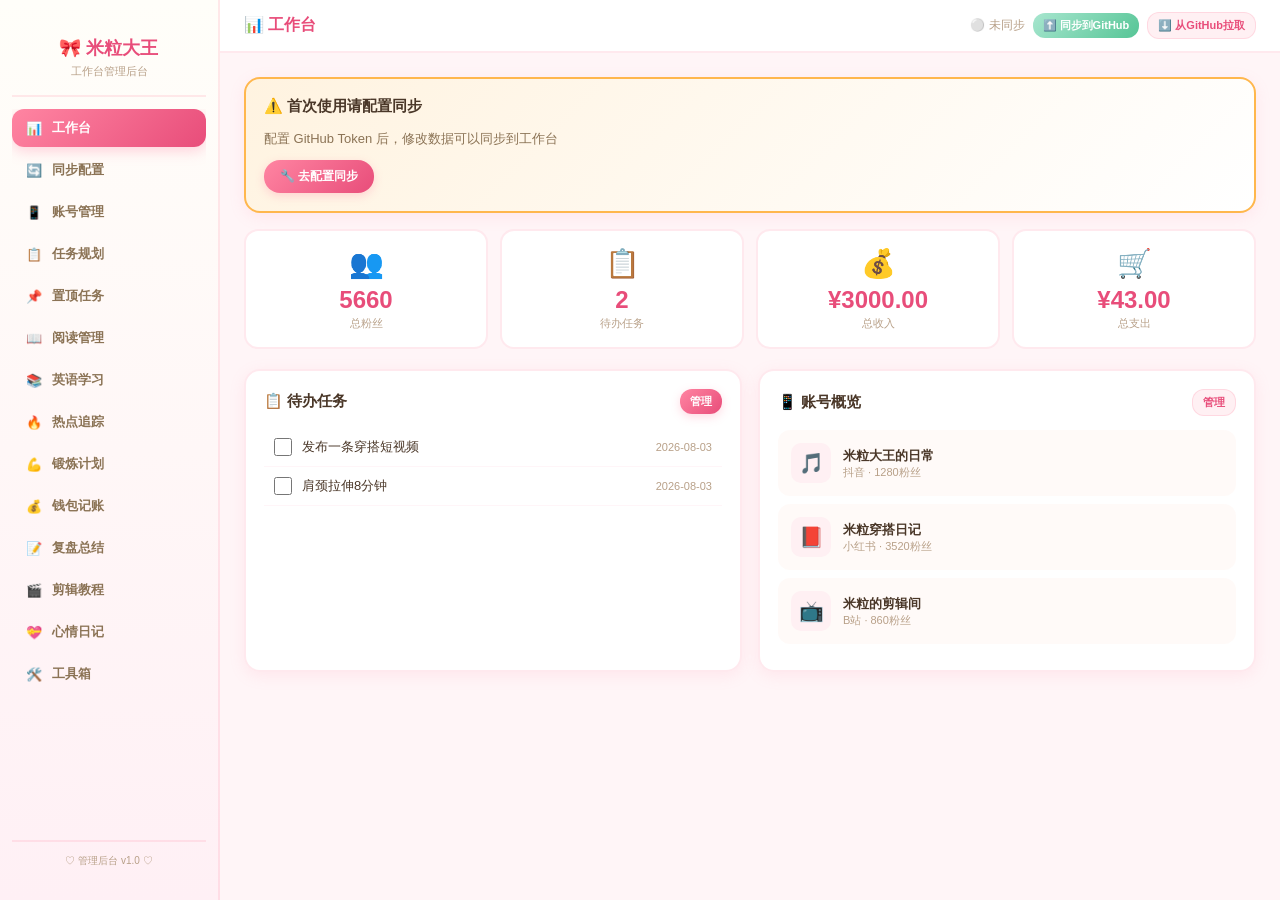
==== commit d985ef1c: "fix: 添加同步配置入口和测试连接功能" ====
--- a/admin.html
+++ b/admin.html
@@ -397,7 +397,15 @@
   const pendingTasks = state.tasks.filter(t => !t.completed).length;
   const income = state.wallet.transactions.filter(t => t.type === 'income').reduce((s, t) => s + t.amount, 0);
   const expense = state.wallet.transactions.filter(t => t.type === 'expense').reduce((s, t) => s + t.amount, 0);
-  return `
+  const hasToken = !!githubToken;
+  return `
+    ${!hasToken ? `<div class="card" style="background:linear-gradient(135deg,#fff3e0,#fff);border-color:#ffb74d;margin-bottom:16px">
+      <div class="card-header"><span class="card-title">⚠️ 首次使用请配置同步</span></div>
+      <p style="font-size:13px;color:var(--text2);margin-bottom:12px">配置 GitHub Token 后，修改数据可以同步到工作台</p>
+      <div style="display:flex;gap:8px;flex-wrap:wrap">
+        <button class="btn btn-primary" onclick="go('sync')">🔧 去配置同步</button>
+      </div>
+    </div>` : ''}
     <div class="stats">
       <div class="stat"><div class="icon">👥</div><div class="value">${fmtNum(totalFans)}</div><div class="label">总粉丝</div></div>
       <div class="stat"><div class="icon">📋</div><div class="value">${pendingTasks}</div><div class="label">待办任务</div></div>
@@ -424,11 +432,18 @@
       <p>修改后台数据后，同步到 GitHub 仓库，工作台自动加载最新数据</p>
       <div class="form-group" style="text-align:left"><label class="form-label">GitHub Token</label><input type="password" class="input" id="syncToken" placeholder="ghp_xxxx" value="${esc(githubToken)}"></div>
       <div class="form-group" style="text-align:left"><label class="form-label">仓库地址</label><input type="text" class="input" id="syncRepo" placeholder="username/repo" value="${esc(githubRepo)}"></div>
-      <div class="sync-actions">
+      <div class="sync-actions" style="flex-wrap:wrap">
         <button class="btn btn-primary btn-lg" onclick="saveSyncConfigFromPage()">💾 保存配置</button>
-        <button class="btn btn-success btn-lg" onclick="syncToGithub()">⬆️ 推送到 GitHub</button>
-        <button class="btn btn-secondary btn-lg" onclick="syncFromGithub()">⬇️ 从 GitHub 拉取</button>
-      </div>
+        <button class="btn btn-success btn-lg" onclick="testConnection()">🔍 测试连接</button>
+      </div>
+      <div class="sync-status" id="syncStatus"></div>
+      ${githubToken ? `<div style="margin-top:16px;padding-top:16px;border-top:var(--bd)">
+        <p style="font-size:13px;font-weight:600;margin-bottom:10px">同步操作：</p>
+        <div style="display:flex;gap:8px;justify-content:center">
+          <button class="btn btn-success btn-lg" onclick="syncToGithub()">⬆️ 推送到 GitHub</button>
+          <button class="btn btn-secondary btn-lg" onclick="syncFromGithub()">⬇️ 从 GitHub 拉取</button>
+        </div>
+      </div>` : ''}
       <div class="sync-status" id="syncStatus"></div>
       <div style="margin-top:16px;font-size:12px;color:var(--text3);text-align:left">
         <p><strong>使用说明：</strong></p>
@@ -444,9 +459,33 @@
 function saveSyncConfigFromPage() {
   githubToken = document.getElementById('syncToken').value;
   githubRepo = document.getElementById('syncRepo').value;
+  if (!githubToken) { toast('请输入 GitHub Token', 'error'); return; }
+  if (!githubRepo) { toast('请输入仓库地址', 'error'); return; }
   localStorage.setItem(GITHUB_TOKEN_KEY, githubToken);
   localStorage.setItem(GITHUB_REPO_KEY, githubRepo);
-  toast('配置已保存', 'success');
+  document.getElementById('syncIndicator').innerHTML = '🟢 已配置';
+  toast('配置已保存！现在可以使用同步功能了', 'success');
+  render('sync');
+}
+
+function testConnection() {
+  const token = document.getElementById('syncToken').value;
+  const repo = document.getElementById('syncRepo').value;
+  if (!token || !repo) { toast('请先填写 Token 和仓库地址', 'error'); return; }
+  document.getElementById('syncStatus').innerHTML = '<span style="color:var(--text2)">🔄 测试连接中...</span>';
+  fetch('https://api.github.com/repos/' + repo, { headers: { 'Authorization': '***' + token } })
+    .then(r => {
+      if (r.ok) {
+        document.getElementById('syncStatus').innerHTML = '<span style="color:var(--mint-dark)">✅ 连接成功！仓库可访问</span>';
+        toast('连接成功！', 'success');
+      } else {
+        document.getElementById('syncStatus').innerHTML = '<span style="color:#d14545">❌ 连接失败，请检查 Token 和仓库</span>';
+        toast('连接失败', 'error');
+      }
+    })
+    .catch(() => {
+      document.getElementById('syncStatus').innerHTML = '<span style="color:#d14545">❌ 网络错误</span>';
+    });
 }
 
 function renderAccounts() {
